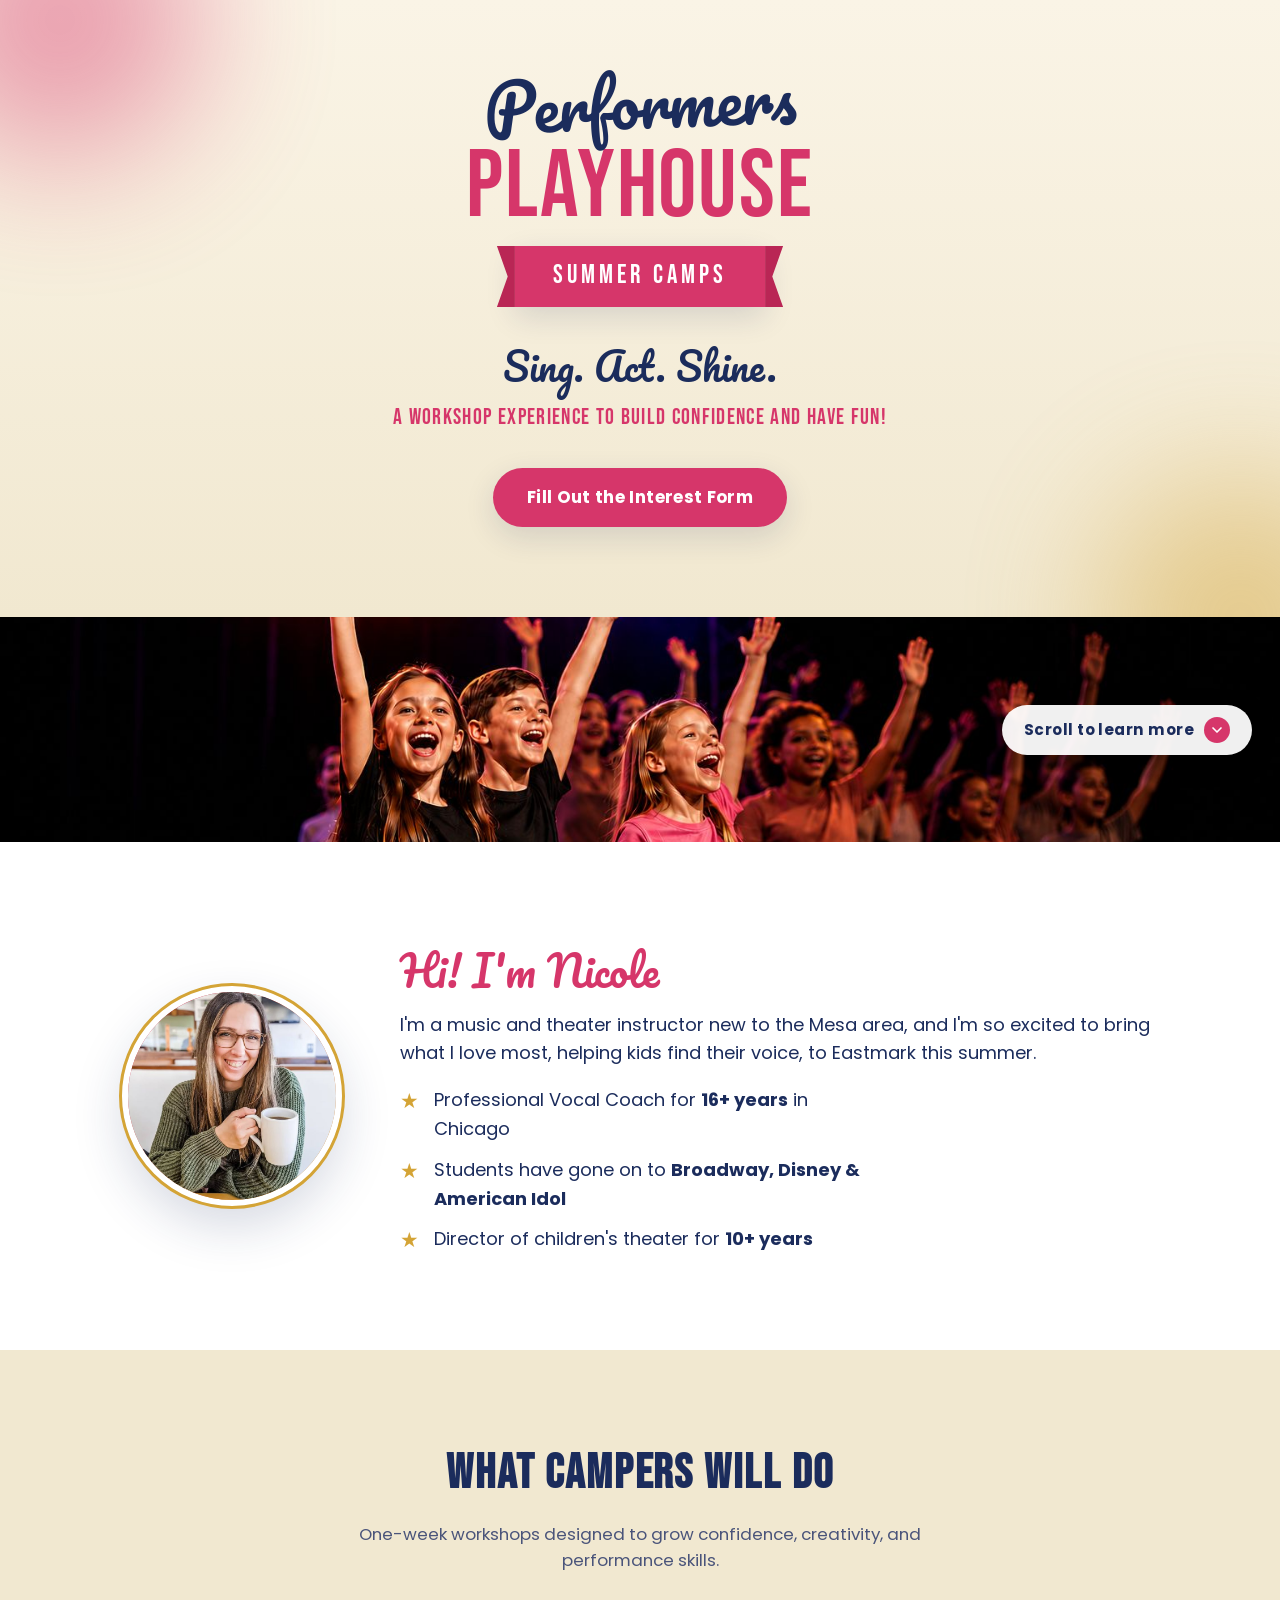
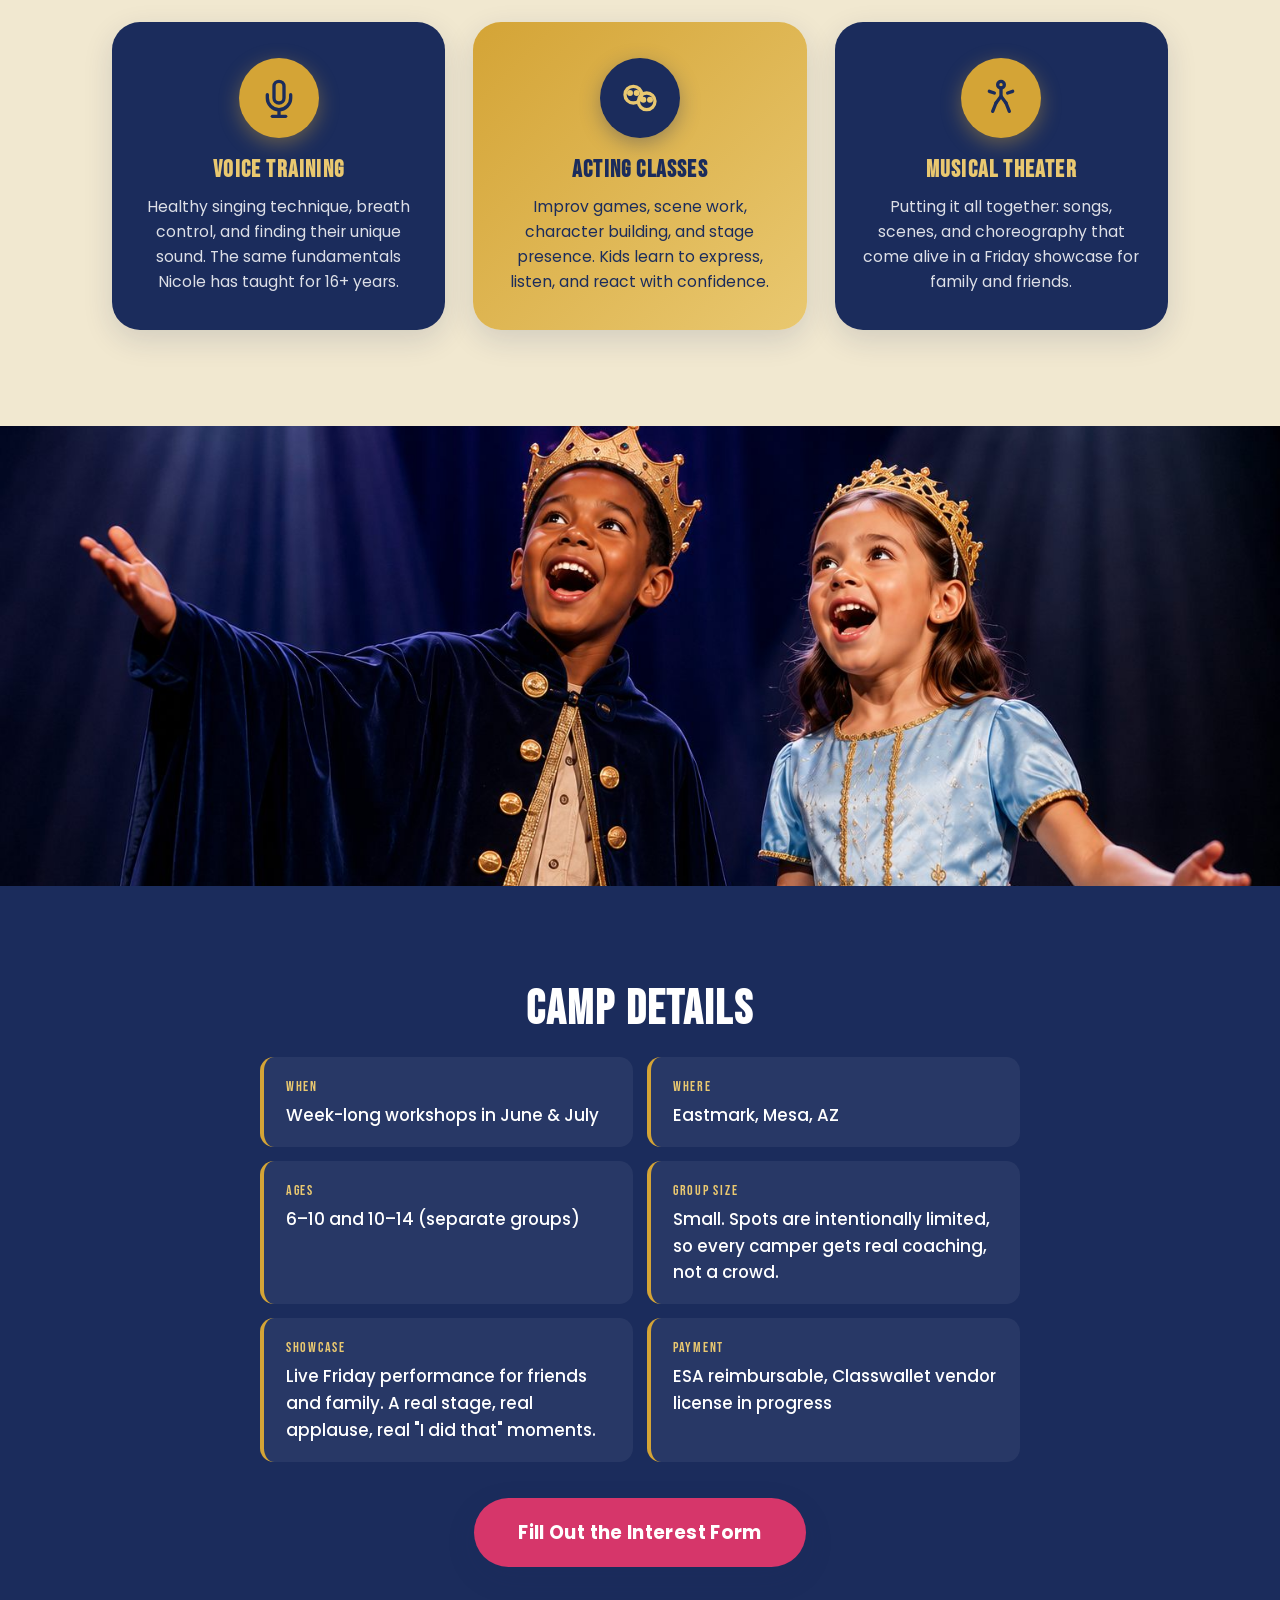
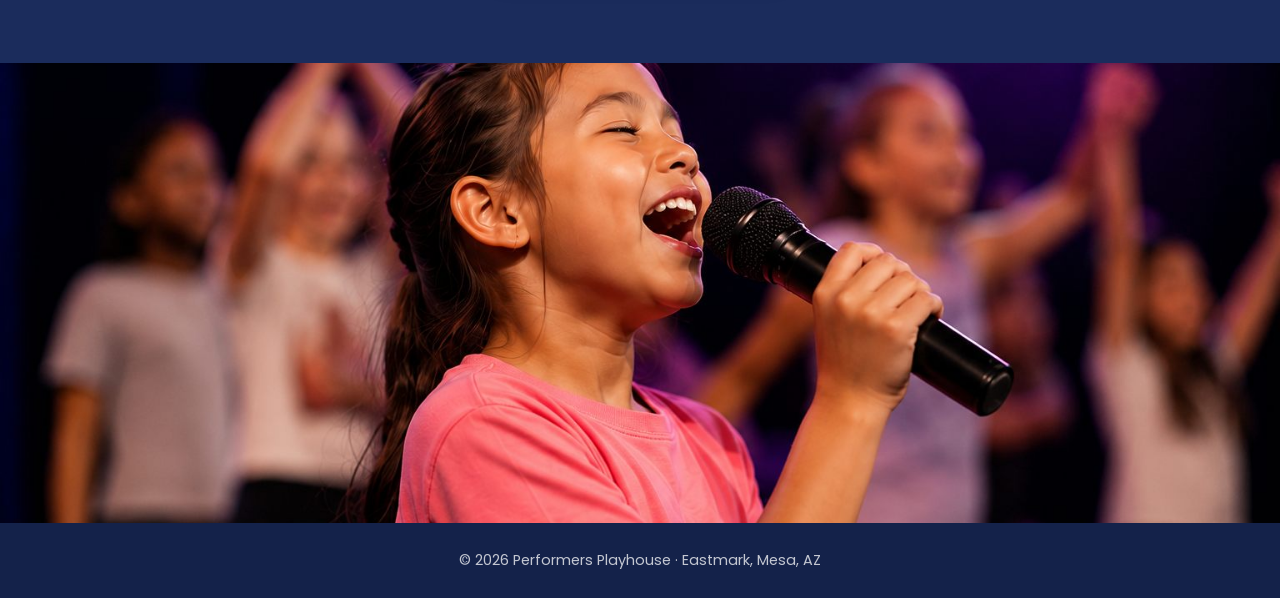
==== index.html @ c552a144 "Make sticky CTA responsive: desktop bottom-right, scroll-triggered - Mobile (<768px): hide the group" ====
<!DOCTYPE html>
<html lang="en">
<head>
  <meta charset="UTF-8">
  <meta name="viewport" content="width=device-width, initial-scale=1.0">
  <meta name="description" content="Performers Playhouse Summer Camps in Eastmark, Mesa: week-long music & theater workshops for kids ages 6–10 and 10–14. Voice training, acting, musical theater, ending with a live showcase. ESA reimbursable.">
  <meta name="theme-color" content="#1B2C5C">

  <meta property="og:title" content="Performers Playhouse Summer Camps | Eastmark, Mesa">
  <meta property="og:description" content="Week-long music & theater workshops for kids ages 6–10 and 10–14. Sing. Act. Shine. Small groups, big confidence, live showcase Friday.">
  <meta property="og:type" content="website">
  <meta property="og:url" content="https://gibbsie96.github.io/performers-playhouse/">
  <meta property="og:image" content="https://gibbsie96.github.io/performers-playhouse/images/og-image.jpg">
  <meta property="og:image:width" content="1200">
  <meta property="og:image:height" content="630">
  <meta name="twitter:card" content="summary_large_image">

  <link rel="canonical" href="https://gibbsie96.github.io/performers-playhouse/">

  <title>Performers Playhouse Summer Camps | Eastmark, Mesa</title>

  <link rel="preconnect" href="https://fonts.googleapis.com">
  <link rel="preconnect" href="https://fonts.gstatic.com" crossorigin>
  <link href="https://fonts.googleapis.com/css2?family=Bebas+Neue&family=Pacifico&family=Poppins:wght@400;500;600;700&display=swap" rel="stylesheet">

  <link rel="stylesheet" href="css/styles.css">

  <link rel="icon" href="data:image/svg+xml,%3Csvg xmlns='http://www.w3.org/2000/svg' viewBox='0 0 64 64'%3E%3Ctext y='52' font-size='52'%3E%F0%9F%8E%AD%3C/text%3E%3C/svg%3E">

  <script type="application/ld+json">
  {
    "@context": "https://schema.org",
    "@type": "Event",
    "name": "Performers Playhouse Summer Camps",
    "description": "Week-long music & theater workshops for kids ages 6–10 and 10–14. Voice training, acting, and musical theater performance, ending with a live showcase for family and friends.",
    "eventAttendanceMode": "https://schema.org/OfflineEventAttendanceMode",
    "eventStatus": "https://schema.org/EventScheduled",
    "startDate": "2026-06-01",
    "endDate": "2026-07-31",
    "location": {
      "@type": "Place",
      "name": "Eastmark, Mesa",
      "address": {
        "@type": "PostalAddress",
        "addressLocality": "Mesa",
        "addressRegion": "AZ",
        "addressCountry": "US"
      }
    },
    "organizer": {
      "@type": "Person",
      "name": "Nicole",
      "description": "Professional vocal coach (16+ years, Chicago) and children's theater director (10+ years). Students have performed on Broadway, Disney, and American Idol."
    },
    "audience": {
      "@type": "PeopleAudience",
      "suggestedMinAge": 6,
      "suggestedMaxAge": 14
    },
    "offers": {
      "@type": "Offer",
      "url": "https://forms.gle/cqDm49Jj2zcUdhnS6",
      "availability": "https://schema.org/InStock"
    }
  }
  </script>
</head>
<body>

  <header class="hero">
    <div class="container hero__inner">
      <div class="brand">
        <span class="brand__script">Performers</span>
        <span class="brand__display">PLAYHOUSE</span>
        <span class="ribbon">SUMMER CAMPS</span>
      </div>

      <p class="hero__tagline">Sing. Act. Shine.</p>
      <p class="hero__sub">A workshop experience to build confidence and have fun!</p>

      <a class="btn btn--primary" href="https://forms.gle/cqDm49Jj2zcUdhnS6" target="_blank" rel="noopener">
        Fill Out the Interest Form
      </a>
    </div>
  </header>

  <main>

    <figure class="banner banner--top">
      <img src="images/group-stage.jpg" alt="Kids on stage with arms raised, mid-performance" loading="lazy">
      <a class="scroll-cue" href="#meet-nicole" aria-label="Scroll down to learn more">
        <span class="scroll-cue__label">Scroll to learn more</span>
        <span class="scroll-cue__icon" aria-hidden="true">
          <svg viewBox="0 0 24 24" fill="none" stroke="currentColor" stroke-width="2.5" stroke-linecap="round" stroke-linejoin="round"><polyline points="6 9 12 15 18 9"/></svg>
        </span>
      </a>
    </figure>

    <section class="section meet" id="meet-nicole">
      <div class="container meet__inner">
        <div class="meet__photo">
          <img src="images/nicole.jpg" alt="Nicole, founder and instructor at Performers Playhouse" loading="lazy">
        </div>
        <div class="meet__copy">
          <p class="meet__hello">Hi! I'm Nicole</p>
          <p>I'm a music and theater instructor new to the Mesa area, and I'm so excited to bring what I love most, helping kids find their voice, to Eastmark this summer.</p>
          <ul class="bg-list">
            <li>Professional Vocal Coach for <strong>16+ years</strong> in Chicago</li>
            <li>Students have gone on to <strong>Broadway, Disney &amp; American Idol</strong></li>
            <li>Director of children's theater for <strong>10+ years</strong></li>
          </ul>
        </div>
      </div>
    </section>

    <section class="section pillars" id="whats-included">
      <div class="container">
        <h2 class="section__title">What Campers Will Do</h2>
        <p class="section__lead">One-week workshops designed to grow confidence, creativity, and performance skills.</p>

        <ul class="pillar-grid">
          <li class="pillar">
            <span class="pillar__icon" aria-hidden="true">
              <svg viewBox="0 0 24 24" fill="none" stroke="currentColor" stroke-width="2" stroke-linecap="round" stroke-linejoin="round"><path d="M12 2a3 3 0 0 0-3 3v7a3 3 0 0 0 6 0V5a3 3 0 0 0-3-3z"/><path d="M19 10v2a7 7 0 0 1-14 0v-2"/><line x1="12" y1="19" x2="12" y2="23"/><line x1="8" y1="23" x2="16" y2="23"/></svg>
            </span>
            <h3>Voice Training</h3>
            <p>Healthy singing technique, breath control, and finding their unique sound. The same fundamentals Nicole has taught for 16+ years.</p>
          </li>

          <li class="pillar pillar--gold">
            <span class="pillar__icon" aria-hidden="true">
              <svg viewBox="0 0 24 24" fill="none" stroke="currentColor" stroke-width="2" stroke-linecap="round" stroke-linejoin="round"><circle cx="8" cy="10" r="5"/><circle cx="16" cy="14" r="5"/><circle cx="6" cy="9" r="0.8" fill="currentColor"/><circle cx="10" cy="9" r="0.8" fill="currentColor"/><circle cx="14" cy="13" r="0.8" fill="currentColor"/><circle cx="18" cy="13" r="0.8" fill="currentColor"/></svg>
            </span>
            <h3>Acting Classes</h3>
            <p>Improv games, scene work, character building, and stage presence. Kids learn to express, listen, and react with confidence.</p>
          </li>

          <li class="pillar">
            <span class="pillar__icon" aria-hidden="true">
              <svg viewBox="0 0 24 24" fill="none" stroke="currentColor" stroke-width="2" stroke-linecap="round" stroke-linejoin="round"><circle cx="12" cy="4" r="2"/><path d="M12 6v5l-3 4"/><path d="M12 11l3 4"/><path d="M9 15l-2 5"/><path d="M15 15l2 5"/><path d="M8 9l-3-1"/><path d="M16 9l3-1"/></svg>
            </span>
            <h3>Musical Theater</h3>
            <p>Putting it all together: songs, scenes, and choreography that come alive in a Friday showcase for family and friends.</p>
          </li>
        </ul>
      </div>
    </section>

    <figure class="banner">
      <img src="images/royalty.jpg" alt="Two young performers in costume on stage, mid-scene" loading="lazy">
    </figure>

    <section class="section details" id="details">
      <div class="container">
        <h2 class="section__title">Camp Details</h2>

        <ul class="facts">
          <li><span class="facts__label">When</span><span class="facts__value">Week-long workshops in June &amp; July</span></li>
          <li><span class="facts__label">Where</span><span class="facts__value">Eastmark, Mesa, AZ</span></li>
          <li><span class="facts__label">Ages</span><span class="facts__value">6–10 and 10–14 (separate groups)</span></li>
          <li><span class="facts__label">Group size</span><span class="facts__value">Small. Spots are intentionally limited, so every camper gets real coaching, not a crowd.</span></li>
          <li><span class="facts__label">Showcase</span><span class="facts__value">Live Friday performance for friends and family. A real stage, real applause, real "I did that" moments.</span></li>
          <li><span class="facts__label">Payment</span><span class="facts__value">ESA reimbursable, Classwallet vendor license in progress</span></li>
        </ul>

        <div class="details__cta">
          <a class="btn btn--primary btn--large" href="https://forms.gle/cqDm49Jj2zcUdhnS6" target="_blank" rel="noopener">
            Fill Out the Interest Form
          </a>
        </div>
      </div>
    </section>

    <figure class="banner banner--bottom">
      <img src="images/singing.jpg" alt="Young performer singing into a microphone with classmates behind her" loading="lazy">
    </figure>

  </main>

  <footer class="footer">
    <div class="container">
      <p>&copy; <span id="year">2026</span> Performers Playhouse · Eastmark, Mesa, AZ</p>
    </div>
  </footer>

  <a class="sticky-cta" href="https://forms.gle/cqDm49Jj2zcUdhnS6" target="_blank" rel="noopener" aria-label="Fill out the interest form">Fill Out the Interest Form</a>

  <script>
    document.getElementById('year').textContent = new Date().getFullYear();

    // Show the desktop sticky CTA only after the top banner has scrolled
    // out of view, so it doesn't collide with the "Scroll to learn more" pill.
    // Mobile CSS keeps the sticky CTA always visible regardless of this class.
    (function () {
      var banner = document.querySelector('.banner--top');
      var sticky = document.querySelector('.sticky-cta');
      if (!banner || !sticky || !('IntersectionObserver' in window)) return;
      var io = new IntersectionObserver(function (entries) {
        entries.forEach(function (entry) {
          sticky.classList.toggle('is-visible', !entry.isIntersecting);
        });
      }, { threshold: 0 });
      io.observe(banner);
    })();
  </script>

</body>
</html>
---- css/styles.css ----
/* ----------  Tokens  ---------- */
:root {
  --navy: #1B2C5C;
  --navy-deep: #14224A;
  --pink: #D6366A;
  --pink-deep: #B92655;
  --gold: #D4A436;
  --gold-soft: #E9C870;
  --cream: #FAF4E6;
  --cream-deep: #F1E8D0;
  --ink: #1B2C5C;
  --ink-soft: #4A547A;

  --radius: 14px;
  --radius-lg: 28px;
  --shadow-sm: 0 4px 12px rgba(27, 44, 92, 0.08);
  --shadow-md: 0 10px 30px rgba(27, 44, 92, 0.14);
  --shadow-lg: 0 20px 50px rgba(27, 44, 92, 0.18);

  --max: 1100px;

  --font-script: 'Pacifico', cursive;
  --font-display: 'Bebas Neue', 'Impact', sans-serif;
  --font-body: 'Poppins', system-ui, -apple-system, Segoe UI, sans-serif;
}

/* ----------  Reset  ---------- */
*, *::before, *::after { box-sizing: border-box; }
html { scroll-behavior: smooth; }
body {
  margin: 0;
  font-family: var(--font-body);
  font-size: 17px;
  line-height: 1.6;
  color: var(--ink);
  background: var(--cream);
  background-image:
    radial-gradient(ellipse at 10% 0%, rgba(214, 54, 106, 0.06), transparent 50%),
    radial-gradient(ellipse at 90% 100%, rgba(212, 164, 54, 0.08), transparent 50%);
  background-attachment: fixed;
  -webkit-font-smoothing: antialiased;
}
img { max-width: 100%; display: block; }
ul { list-style: none; padding: 0; margin: 0; }
h1, h2, h3 { margin: 0 0 0.5em; line-height: 1.15; color: var(--navy); }
p { margin: 0 0 1em; }
a { color: var(--pink); }

.container {
  width: 100%;
  max-width: var(--max);
  margin: 0 auto;
  padding: 0 22px;
}

.section {
  padding: 72px 0;
}
.section__title {
  font-family: var(--font-display);
  font-size: clamp(2rem, 5vw, 3rem);
  letter-spacing: 0.04em;
  text-align: center;
  margin-bottom: 0.4em;
}
.section__lead {
  text-align: center;
  max-width: 620px;
  margin: 0 auto 3rem;
  color: var(--ink-soft);
  font-size: 1.05rem;
}

/* ----------  Buttons  ---------- */
.btn {
  display: inline-block;
  padding: 16px 34px;
  border-radius: 999px;
  font-family: var(--font-body);
  font-weight: 700;
  font-size: 1.05rem;
  letter-spacing: 0.02em;
  text-decoration: none;
  border: none;
  cursor: pointer;
  transition: transform 0.15s ease, box-shadow 0.15s ease, background 0.15s ease;
  box-shadow: var(--shadow-md);
}
.btn--primary {
  background: var(--pink);
  color: #fff;
}
.btn--primary:hover {
  background: var(--pink-deep);
  transform: translateY(-2px);
  box-shadow: var(--shadow-lg);
}
.btn--large {
  padding: 20px 44px;
  font-size: 1.15rem;
}

/* ----------  Hero  ---------- */
.hero {
  position: relative;
  background: linear-gradient(180deg, var(--cream) 0%, var(--cream-deep) 100%);
  padding: 70px 0 90px;
  overflow: hidden;
  text-align: center;
}
.hero::before,
.hero::after {
  content: "";
  position: absolute;
  width: 280px; height: 280px;
  border-radius: 50%;
  filter: blur(70px);
  opacity: 0.45;
  z-index: 0;
}
.hero::before {
  background: var(--pink);
  top: -120px; left: -80px;
}
.hero::after {
  background: var(--gold);
  bottom: -140px; right: -100px;
}
.hero__inner { position: relative; z-index: 1; }

.brand {
  display: flex;
  flex-direction: column;
  align-items: center;
  gap: 6px;
  margin-bottom: 28px;
}
.brand__script {
  font-family: var(--font-script);
  font-size: clamp(2.4rem, 7vw, 4rem);
  color: var(--navy);
  line-height: 1;
  transform: rotate(-2deg);
}
.brand__display {
  font-family: var(--font-display);
  font-size: clamp(3rem, 11vw, 6rem);
  color: var(--pink);
  letter-spacing: 0.02em;
  line-height: 1;
}
.ribbon {
  display: inline-block;
  background: var(--pink);
  color: #fff;
  font-family: var(--font-display);
  letter-spacing: 0.16em;
  font-size: clamp(1.1rem, 2.5vw, 1.6rem);
  padding: 10px 38px;
  margin-top: 4px;
  position: relative;
  box-shadow: var(--shadow-md);
}
.ribbon::before,
.ribbon::after {
  content: "";
  position: absolute;
  top: 0; bottom: 0;
  width: 18px;
  background: var(--pink-deep);
}
.ribbon::before {
  left: -18px;
  clip-path: polygon(0 0, 100% 0, 100% 100%, 0 100%, 60% 50%);
}
.ribbon::after {
  right: -18px;
  clip-path: polygon(0 0, 100% 0, 40% 50%, 100% 100%, 0 100%);
}

.hero__tagline {
  font-family: var(--font-script);
  color: var(--navy);
  font-size: clamp(1.6rem, 4vw, 2.4rem);
  margin: 8px 0 4px;
}
.hero__sub {
  font-family: var(--font-display);
  letter-spacing: 0.06em;
  color: var(--pink);
  font-size: clamp(1rem, 2.4vw, 1.4rem);
  margin: 0 auto 32px;
  max-width: 600px;
}

/* ----------  Banner image strips  ---------- */
.banner {
  margin: 0;
  width: 100%;
  overflow: hidden;
  background: var(--navy);
  line-height: 0;
  position: relative;
}
.banner img {
  width: 100%;
  height: 320px;
  object-fit: cover;
  object-position: center 30%;
  display: block;
}
@media (min-width: 768px) {
  .banner img { height: 460px; }
}

.banner--top img {
  height: 25vh;
  min-height: 180px;
  object-position: center 35%;
}
@media (min-width: 768px) {
  .banner--top img { height: 25vh; }
}

/* Scroll-to-learn-more pill on the top banner */
.scroll-cue {
  position: absolute;
  right: 18px;
  top: 50%;
  transform: translateY(-50%);
  display: inline-flex;
  align-items: center;
  gap: 10px;
  padding: 10px 18px;
  background: rgba(255, 255, 255, 0.94);
  color: var(--navy);
  text-decoration: none;
  font-family: var(--font-body);
  font-weight: 700;
  font-size: 0.85rem;
  letter-spacing: 0.03em;
  line-height: 1;
  border-radius: 999px;
  box-shadow: 0 8px 22px rgba(0, 0, 0, 0.35);
  transition: background 0.18s ease, box-shadow 0.18s ease, transform 0.18s ease;
}
.scroll-cue:hover {
  background: #fff;
  box-shadow: 0 12px 28px rgba(0, 0, 0, 0.42);
}
.scroll-cue__icon {
  display: inline-flex;
  align-items: center;
  justify-content: center;
  width: 22px;
  height: 22px;
  border-radius: 50%;
  background: var(--pink);
  color: #fff;
  animation: scroll-cue-bob 1.6s ease-in-out infinite;
}
.scroll-cue__icon svg { width: 14px; height: 14px; display: block; }
@keyframes scroll-cue-bob {
  0%, 100% { transform: translateY(0); }
  50% { transform: translateY(3px); }
}
@media (min-width: 768px) {
  .scroll-cue {
    right: 28px;
    padding: 12px 22px;
    font-size: 0.95rem;
  }
  .scroll-cue__icon { width: 26px; height: 26px; }
  .scroll-cue__icon svg { width: 16px; height: 16px; }
}
@media (max-width: 480px) {
  .scroll-cue__label { display: none; }
  .scroll-cue { padding: 10px; right: 12px; }
}

/* ----------  Pillars  ---------- */
.pillars {
  background: var(--cream-deep);
}
.pillar-grid {
  display: grid;
  grid-template-columns: 1fr;
  gap: 28px;
}
.pillar {
  text-align: center;
  padding: 36px 28px;
  background: var(--navy);
  color: rgba(255, 255, 255, 0.92);
  border-radius: var(--radius-lg);
  box-shadow: var(--shadow-md);
  transition: transform 0.2s ease, box-shadow 0.2s ease;
}
.pillar:hover {
  transform: translateY(-4px);
  box-shadow: var(--shadow-lg);
}
.pillar__icon {
  display: inline-flex;
  align-items: center;
  justify-content: center;
  width: 80px; height: 80px;
  background: var(--gold);
  color: var(--navy);
  border-radius: 50%;
  margin-bottom: 18px;
  box-shadow: 0 6px 20px rgba(212, 164, 54, 0.4);
}
.pillar__icon svg { width: 40px; height: 40px; }
.pillar h3 {
  font-family: var(--font-display);
  letter-spacing: 0.05em;
  font-size: 1.5rem;
  color: var(--gold-soft);
  margin-bottom: 10px;
}
.pillar p {
  color: rgba(255, 255, 255, 0.85);
  margin: 0;
  font-size: 0.98rem;
}

.pillar--gold {
  background: linear-gradient(135deg, var(--gold) 0%, var(--gold-soft) 100%);
  color: var(--navy);
}
.pillar--gold h3 {
  color: var(--navy);
}
.pillar--gold p {
  color: var(--navy);
}
.pillar--gold .pillar__icon {
  background: var(--navy);
  color: var(--gold-soft);
  box-shadow: 0 6px 20px rgba(27, 44, 92, 0.35);
}

/* ----------  Meet Nicole  ---------- */
.meet {
  background: #fff;
}
.meet__inner {
  display: grid;
  grid-template-columns: 1fr;
  gap: 32px;
  align-items: center;
  text-align: center;
}
.meet__photo {
  width: 220px;
  height: 220px;
  border-radius: 50%;
  margin: 0 auto;
  background: linear-gradient(135deg, var(--pink) 0%, var(--gold) 100%);
  display: flex;
  align-items: center;
  justify-content: center;
  box-shadow: var(--shadow-lg);
  border: 6px solid #fff;
  outline: 3px solid var(--gold);
  overflow: hidden;
}
.meet__photo img {
  width: 100%;
  height: 100%;
  object-fit: cover;
  display: block;
}
.meet__hello {
  font-family: var(--font-script);
  color: var(--pink);
  font-size: clamp(2rem, 5vw, 2.6rem);
  margin-bottom: 6px;
}
.meet__copy { text-align: center; }

.bg-list {
  text-align: left;
  max-width: 460px;
  margin: 18px auto 0;
  display: grid;
  gap: 12px;
}
.bg-list li {
  position: relative;
  padding-left: 34px;
  color: var(--ink);
}
.bg-list li::before {
  content: "★";
  position: absolute;
  left: 0;
  top: 0;
  color: var(--gold);
  font-size: 1.3rem;
  line-height: 1.4;
}

/* ----------  Details  ---------- */
.details {
  background: var(--navy);
  color: #fff;
}
.details .section__title { color: #fff; }

.details__cta {
  text-align: center;
  margin-top: 36px;
}

.facts {
  display: grid;
  grid-template-columns: 1fr;
  gap: 14px;
  max-width: 760px;
  margin: 0 auto;
}
.facts li {
  display: flex;
  flex-direction: column;
  gap: 4px;
  background: rgba(255, 255, 255, 0.06);
  padding: 18px 22px;
  border-left: 4px solid var(--gold);
  border-radius: var(--radius);
}
.facts__label {
  font-family: var(--font-display);
  letter-spacing: 0.12em;
  font-size: 0.9rem;
  color: var(--gold-soft);
}
.facts__value {
  font-weight: 500;
  color: #fff;
  font-size: 1.05rem;
}

/* ----------  Footer  ---------- */
.footer {
  background: var(--navy-deep);
  color: rgba(255, 255, 255, 0.75);
  text-align: center;
  padding: 26px 0;
  font-size: 0.9rem;
}
.footer p { margin: 0; }

/* ----------  Sticky CTA (mobile bottom-center, desktop bottom-right)  ---------- */
.sticky-cta {
  position: fixed;
  left: 50%;
  bottom: 16px;
  transform: translateX(-50%);
  background: var(--pink);
  color: #fff;
  text-decoration: none;
  font-weight: 700;
  padding: 14px 26px;
  border-radius: 999px;
  box-shadow: 0 10px 25px rgba(214, 54, 106, 0.45);
  z-index: 50;
  font-size: 0.95rem;
  letter-spacing: 0.02em;
}
.sticky-cta:hover {
  background: var(--pink-deep);
}

/* ----------  Responsive  ---------- */
@media (min-width: 720px) {
  .pillar-grid { grid-template-columns: repeat(3, 1fr); }
  .meet__inner {
    grid-template-columns: 240px 1fr;
    text-align: left;
    gap: 48px;
  }
  .meet__copy { text-align: left; }
  .bg-list { margin-left: 0; }
  .facts { grid-template-columns: 1fr 1fr; }
}

@media (max-width: 767px) {
  /* Mobile: skip the top banner and its scroll cue; the hero leads
     straight into Meet Nicole. The sticky CTA below stays visible. */
  .banner--top,
  .scroll-cue { display: none; }
}

@media (min-width: 768px) {
  body { font-size: 18px; }
  .section { padding: 96px 0; }

  /* Desktop: anchor the sticky CTA to the bottom-right and keep it
     hidden until the top banner has scrolled out of view (JS toggles
     the .is-visible class). Avoids colliding with the scroll cue. */
  .sticky-cta {
    left: auto;
    right: 24px;
    bottom: 24px;
    transform: none;
    opacity: 0;
    pointer-events: none;
    transition: opacity 0.25s ease, transform 0.25s ease;
  }
  .sticky-cta.is-visible {
    opacity: 1;
    pointer-events: auto;
  }
}

@media (prefers-reduced-motion: reduce) {
  *, *::before, *::after {
    transition: none !important;
    animation: none !important;
    scroll-behavior: auto !important;
  }
}
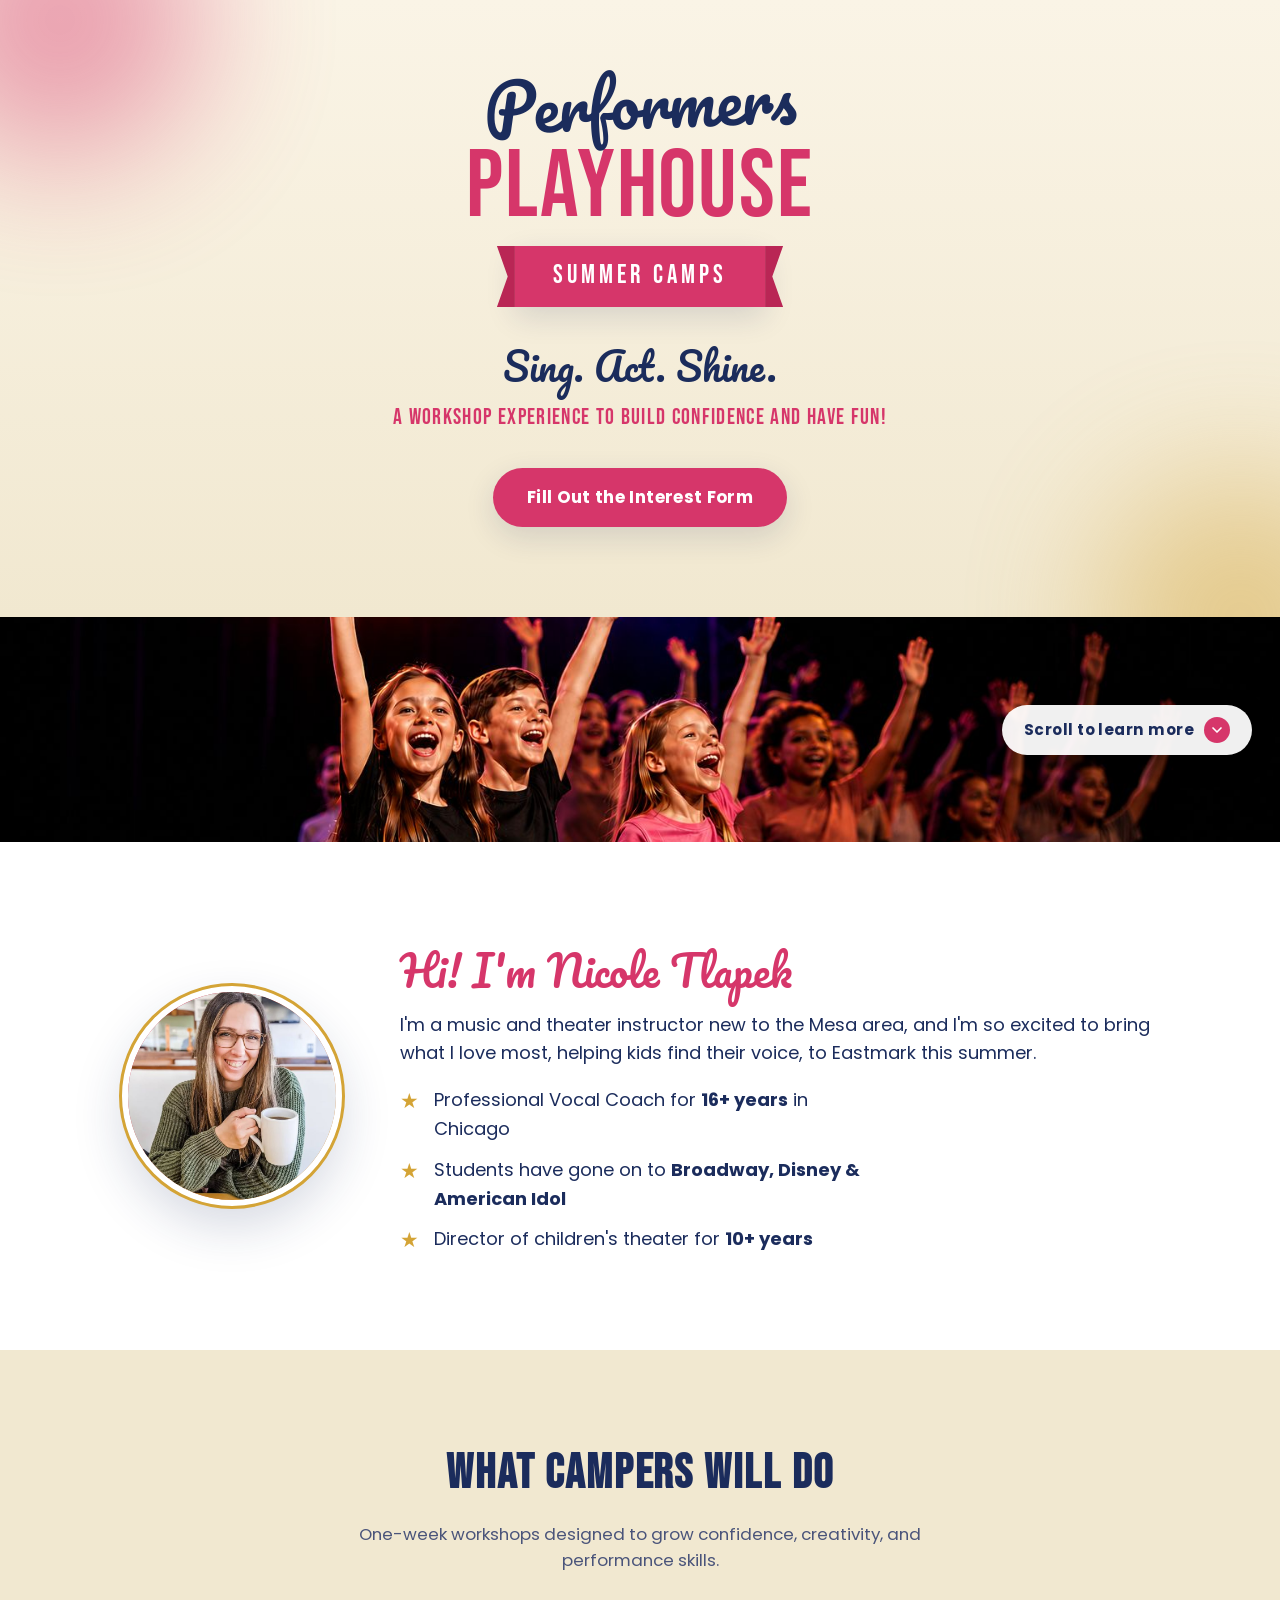
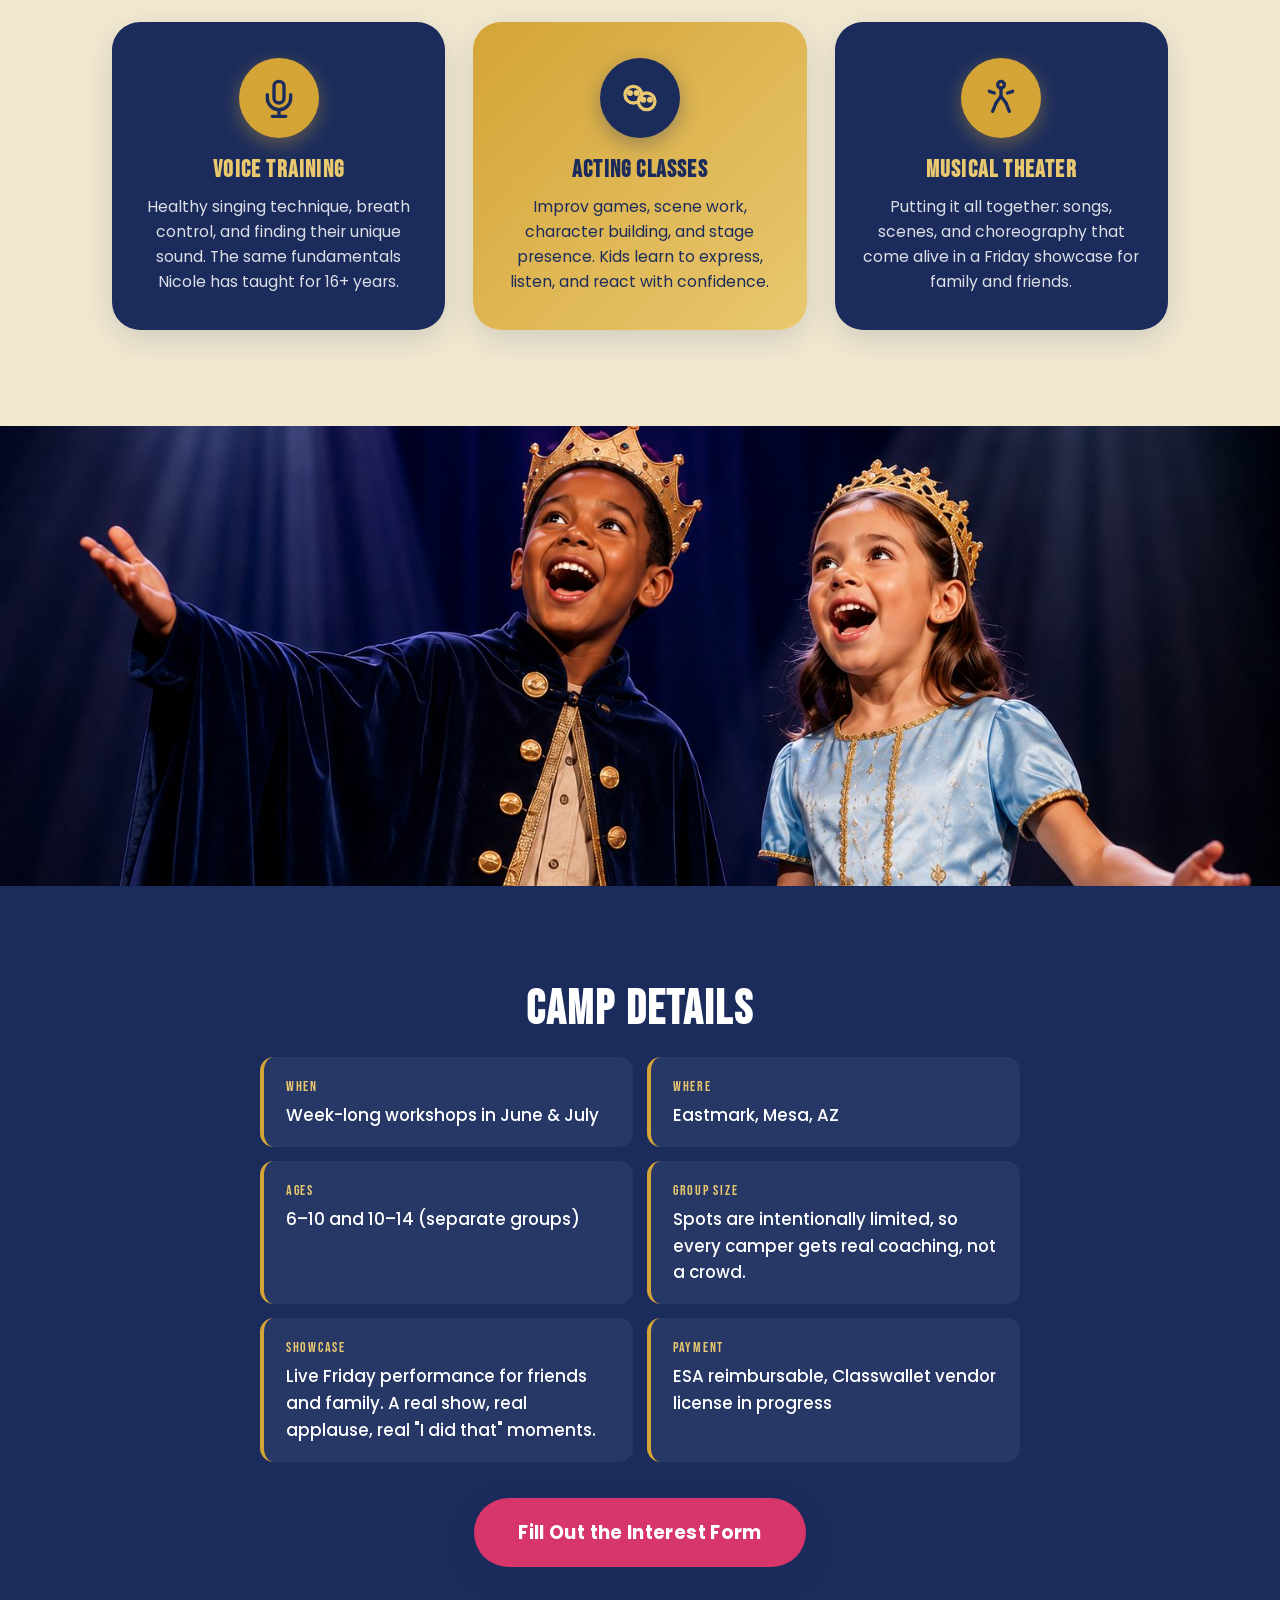
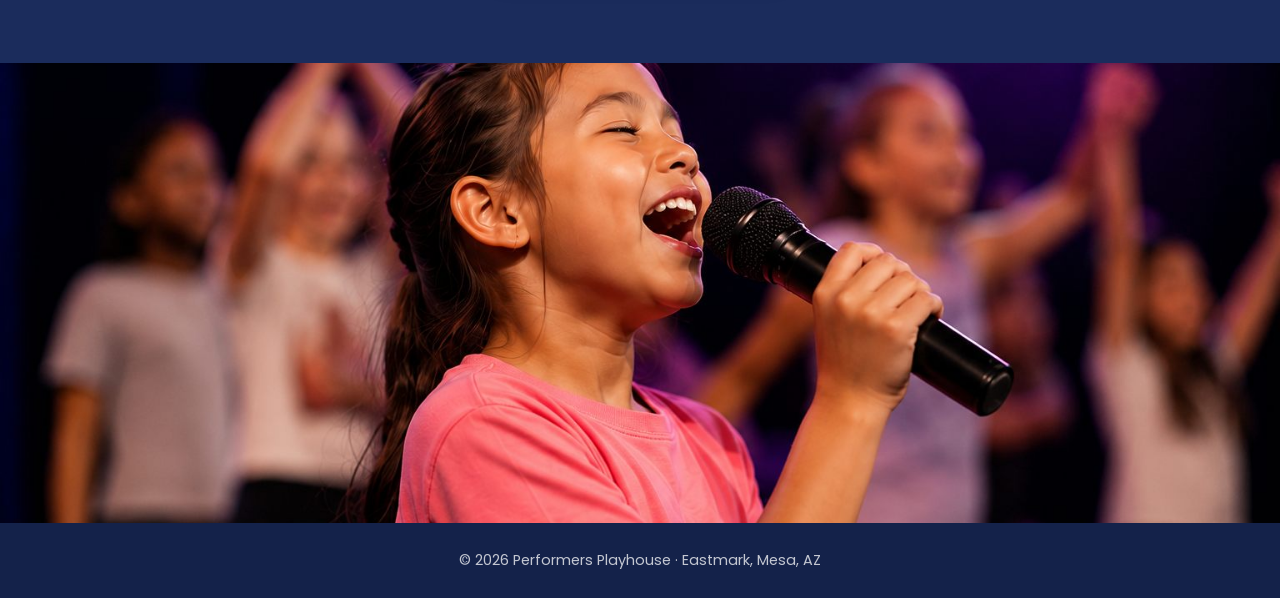
==== commit a0adc42f: "Copy edits: Nicole's last name, Showcase wording, drop "Small" prefix - Add "Tlapek" to Nicole's int" ====
--- a/index.html
+++ b/index.html
@@ -102,7 +102,7 @@
           <img src="images/nicole.jpg" alt="Nicole, founder and instructor at Performers Playhouse" loading="lazy">
         </div>
         <div class="meet__copy">
-          <p class="meet__hello">Hi! I'm Nicole</p>
+          <p class="meet__hello">Hi! I'm Nicole Tlapek</p>
           <p>I'm a music and theater instructor new to the Mesa area, and I'm so excited to bring what I love most, helping kids find their voice, to Eastmark this summer.</p>
           <ul class="bg-list">
             <li>Professional Vocal Coach for <strong>16+ years</strong> in Chicago</li>
@@ -158,8 +158,8 @@
           <li><span class="facts__label">When</span><span class="facts__value">Week-long workshops in June &amp; July</span></li>
           <li><span class="facts__label">Where</span><span class="facts__value">Eastmark, Mesa, AZ</span></li>
           <li><span class="facts__label">Ages</span><span class="facts__value">6–10 and 10–14 (separate groups)</span></li>
-          <li><span class="facts__label">Group size</span><span class="facts__value">Small. Spots are intentionally limited, so every camper gets real coaching, not a crowd.</span></li>
-          <li><span class="facts__label">Showcase</span><span class="facts__value">Live Friday performance for friends and family. A real stage, real applause, real "I did that" moments.</span></li>
+          <li><span class="facts__label">Group size</span><span class="facts__value">Spots are intentionally limited, so every camper gets real coaching, not a crowd.</span></li>
+          <li><span class="facts__label">Showcase</span><span class="facts__value">Live Friday performance for friends and family. A real show, real applause, real "I did that" moments.</span></li>
           <li><span class="facts__label">Payment</span><span class="facts__value">ESA reimbursable, Classwallet vendor license in progress</span></li>
         </ul>
 
@@ -188,19 +188,31 @@
   <script>
     document.getElementById('year').textContent = new Date().getFullYear();
 
-    // Show the desktop sticky CTA only after the top banner has scrolled
-    // out of view, so it doesn't collide with the "Scroll to learn more" pill.
-    // Mobile CSS keeps the sticky CTA always visible regardless of this class.
+    // Show the sticky CTA only when BOTH the hero "Fill Out the Interest Form"
+    // button and the Camp Details "Fill Out the Interest Form" button are
+    // off-screen. Same logic on mobile and desktop.
     (function () {
-      var banner = document.querySelector('.banner--top');
+      var heroCta = document.querySelector('.hero .btn--primary');
+      var detailsCta = document.querySelector('.details__cta .btn--primary');
       var sticky = document.querySelector('.sticky-cta');
-      if (!banner || !sticky || !('IntersectionObserver' in window)) return;
-      var io = new IntersectionObserver(function (entries) {
-        entries.forEach(function (entry) {
-          sticky.classList.toggle('is-visible', !entry.isIntersecting);
-        });
-      }, { threshold: 0 });
-      io.observe(banner);
+      if (!sticky || !heroCta || !detailsCta || !('IntersectionObserver' in window)) return;
+
+      var heroVisible = true;       // hero CTA starts in view on load
+      var detailsVisible = false;   // details CTA starts below the fold
+
+      function update() {
+        sticky.classList.toggle('is-visible', !heroVisible && !detailsVisible);
+      }
+
+      new IntersectionObserver(function (entries) {
+        heroVisible = entries[0].isIntersecting;
+        update();
+      }, { threshold: 0 }).observe(heroCta);
+
+      new IntersectionObserver(function (entries) {
+        detailsVisible = entries[0].isIntersecting;
+        update();
+      }, { threshold: 0 }).observe(detailsCta);
     })();
   </script>
 
--- a/css/styles.css
+++ b/css/styles.css
@@ -452,7 +452,9 @@
 }
 .footer p { margin: 0; }
 
-/* ----------  Sticky CTA (mobile bottom-center, desktop bottom-right)  ---------- */
+/* ----------  Sticky CTA (mobile bottom-center, desktop bottom-right)
+   Hidden by default at every viewport; JS toggles .is-visible based on
+   whether the hero and Camp Details form buttons are off-screen. */
 .sticky-cta {
   position: fixed;
   left: 50%;
@@ -468,6 +470,13 @@
   z-index: 50;
   font-size: 0.95rem;
   letter-spacing: 0.02em;
+  opacity: 0;
+  pointer-events: none;
+  transition: opacity 0.25s ease;
+}
+.sticky-cta.is-visible {
+  opacity: 1;
+  pointer-events: auto;
 }
 .sticky-cta:hover {
   background: var(--pink-deep);
@@ -497,21 +506,13 @@
   body { font-size: 18px; }
   .section { padding: 96px 0; }
 
-  /* Desktop: anchor the sticky CTA to the bottom-right and keep it
-     hidden until the top banner has scrolled out of view (JS toggles
-     the .is-visible class). Avoids colliding with the scroll cue. */
+  /* Desktop: anchor the sticky CTA to the bottom-right (visibility
+     toggle is shared with mobile, see base .sticky-cta rule). */
   .sticky-cta {
     left: auto;
     right: 24px;
     bottom: 24px;
     transform: none;
-    opacity: 0;
-    pointer-events: none;
-    transition: opacity 0.25s ease, transform 0.25s ease;
-  }
-  .sticky-cta.is-visible {
-    opacity: 1;
-    pointer-events: auto;
   }
 }
 
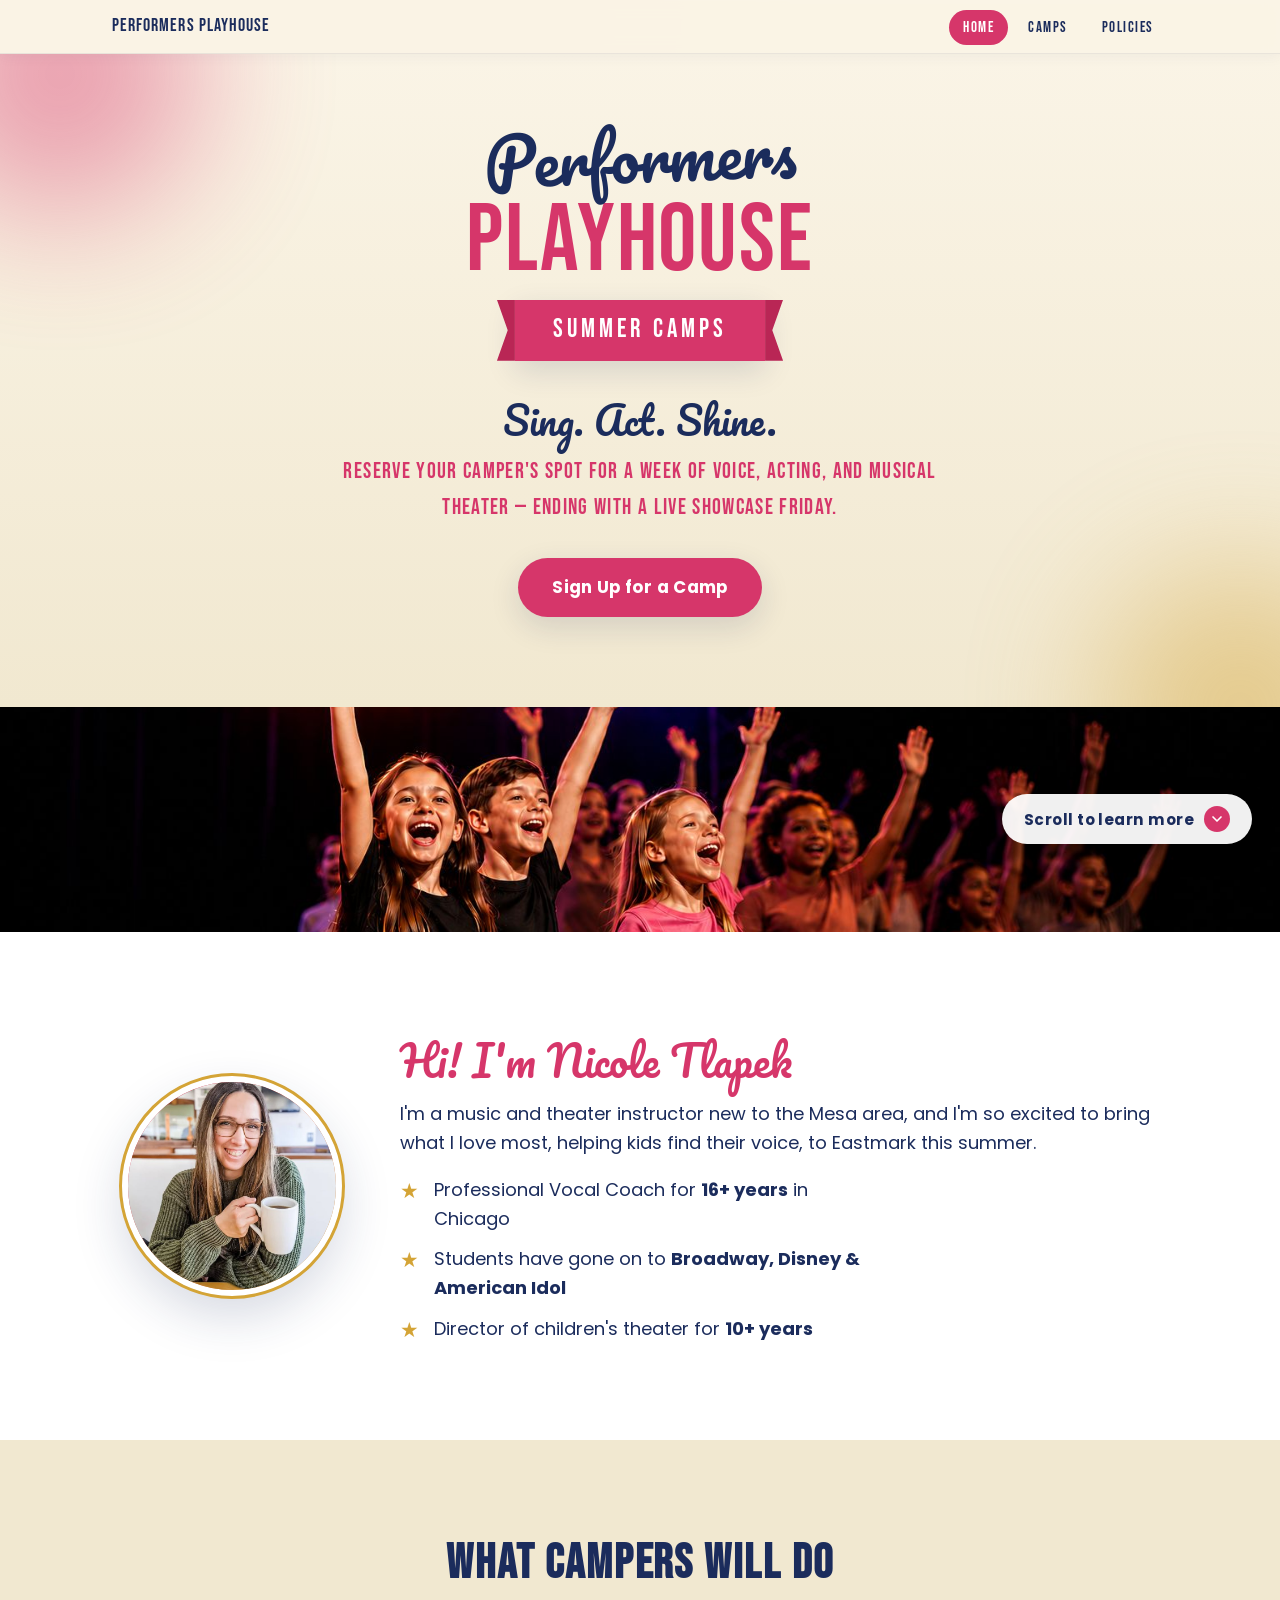
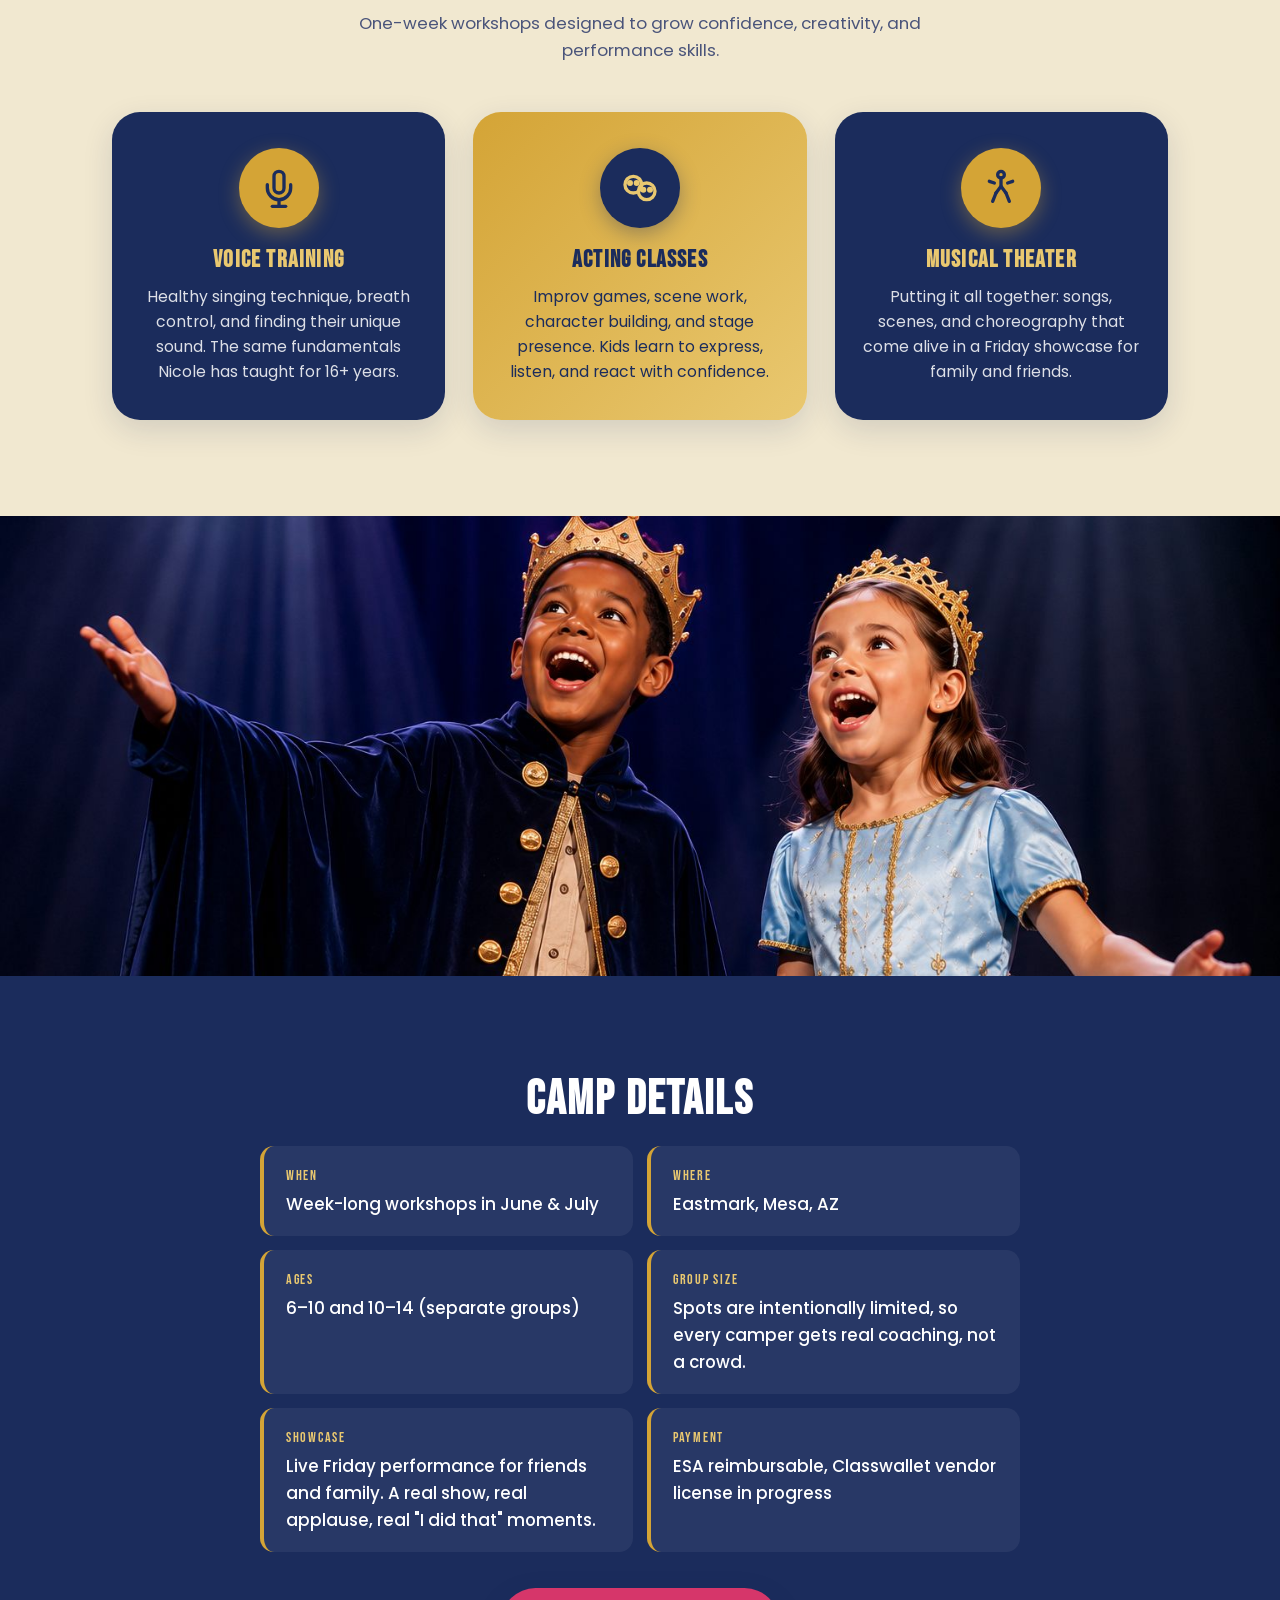
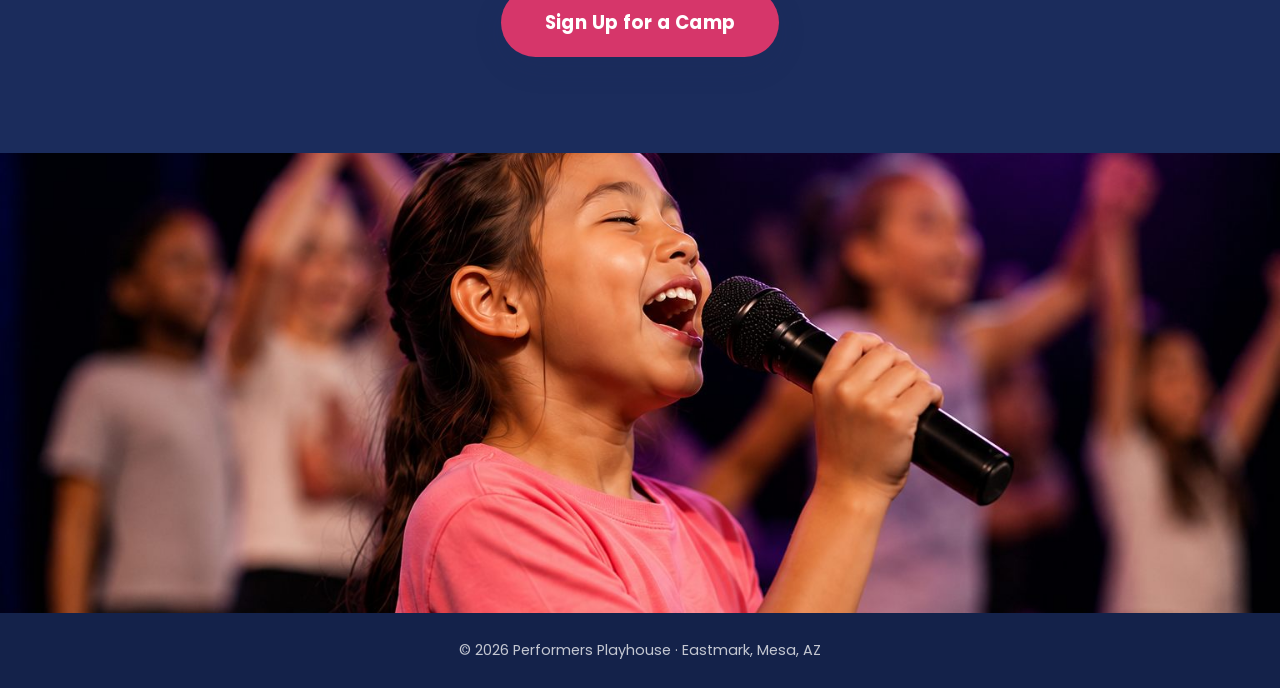
==== commit 466b654b: "Add Camps + Policies pages, header nav, and pivot home page to camp signup - New camps.html: 2026 sc" ====
--- a/index.html
+++ b/index.html
@@ -3,21 +3,21 @@
 <head>
   <meta charset="UTF-8">
   <meta name="viewport" content="width=device-width, initial-scale=1.0">
-  <meta name="description" content="Performers Playhouse Summer Camps in Eastmark, Mesa: week-long music & theater workshops for kids ages 6–10 and 10–14. Voice training, acting, musical theater, ending with a live showcase. ESA reimbursable.">
+  <meta name="description" content="Sign up for Performers Playhouse summer camps in Eastmark, Mesa: week-long music & theater workshops for kids ages 6–14. Live Friday showcase. ESA reimbursable.">
   <meta name="theme-color" content="#1B2C5C">
 
-  <meta property="og:title" content="Performers Playhouse Summer Camps | Eastmark, Mesa">
-  <meta property="og:description" content="Week-long music & theater workshops for kids ages 6–10 and 10–14. Sing. Act. Shine. Small groups, big confidence, live showcase Friday.">
+  <meta property="og:title" content="Sign Up — Performers Playhouse Summer Camps">
+  <meta property="og:description" content="Week-long music & theater camps for kids 6–14. Sing. Act. Shine. Sign up for a week in June or July.">
   <meta property="og:type" content="website">
-  <meta property="og:url" content="https://gibbsie96.github.io/performers-playhouse/">
-  <meta property="og:image" content="https://gibbsie96.github.io/performers-playhouse/images/og-image.jpg">
+  <meta property="og:url" content="https://performersplayhouse.com/">
+  <meta property="og:image" content="https://performersplayhouse.com/images/group-stage.jpg">
   <meta property="og:image:width" content="1200">
   <meta property="og:image:height" content="630">
   <meta name="twitter:card" content="summary_large_image">
 
-  <link rel="canonical" href="https://gibbsie96.github.io/performers-playhouse/">
-
-  <title>Performers Playhouse Summer Camps | Eastmark, Mesa</title>
+  <link rel="canonical" href="https://performersplayhouse.com/">
+
+  <title>Sign Up — Performers Playhouse Summer Camps | Eastmark, Mesa</title>
 
   <link rel="preconnect" href="https://fonts.googleapis.com">
   <link rel="preconnect" href="https://fonts.gstatic.com" crossorigin>
@@ -59,13 +59,24 @@
     },
     "offers": {
       "@type": "Offer",
-      "url": "https://forms.gle/cqDm49Jj2zcUdhnS6",
+      "url": "JOTFORM_URL_PLACEHOLDER",
       "availability": "https://schema.org/InStock"
     }
   }
   </script>
 </head>
-<body>
+<body data-page="home">
+
+  <nav class="site-nav" aria-label="Primary">
+    <div class="container site-nav__inner">
+      <a class="site-nav__brand" href="index.html">Performers Playhouse</a>
+      <ul class="site-nav__links">
+        <li><a href="index.html" data-nav="home">Home</a></li>
+        <li><a href="camps.html" data-nav="camps">Camps</a></li>
+        <li><a href="policies.html" data-nav="policies">Policies</a></li>
+      </ul>
+    </div>
+  </nav>
 
   <header class="hero">
     <div class="container hero__inner">
@@ -76,10 +87,10 @@
       </div>
 
       <p class="hero__tagline">Sing. Act. Shine.</p>
-      <p class="hero__sub">A workshop experience to build confidence and have fun!</p>
-
-      <a class="btn btn--primary" href="https://forms.gle/cqDm49Jj2zcUdhnS6" target="_blank" rel="noopener">
-        Fill Out the Interest Form
+      <p class="hero__sub">Reserve your camper's spot for a week of voice, acting, and musical theater — ending with a live showcase Friday.</p>
+
+      <a class="btn btn--primary" href="JOTFORM_URL_PLACEHOLDER" target="_blank" rel="noopener" data-sticky-trigger>
+        Sign Up for a Camp
       </a>
     </div>
   </header>
@@ -164,8 +175,8 @@
         </ul>
 
         <div class="details__cta">
-          <a class="btn btn--primary btn--large" href="https://forms.gle/cqDm49Jj2zcUdhnS6" target="_blank" rel="noopener">
-            Fill Out the Interest Form
+          <a class="btn btn--primary btn--large" href="JOTFORM_URL_PLACEHOLDER" target="_blank" rel="noopener" data-sticky-trigger>
+            Sign Up for a Camp
           </a>
         </div>
       </div>
@@ -183,38 +194,9 @@
     </div>
   </footer>
 
-  <a class="sticky-cta" href="https://forms.gle/cqDm49Jj2zcUdhnS6" target="_blank" rel="noopener" aria-label="Fill out the interest form">Fill Out the Interest Form</a>
-
-  <script>
-    document.getElementById('year').textContent = new Date().getFullYear();
-
-    // Show the sticky CTA only when BOTH the hero "Fill Out the Interest Form"
-    // button and the Camp Details "Fill Out the Interest Form" button are
-    // off-screen. Same logic on mobile and desktop.
-    (function () {
-      var heroCta = document.querySelector('.hero .btn--primary');
-      var detailsCta = document.querySelector('.details__cta .btn--primary');
-      var sticky = document.querySelector('.sticky-cta');
-      if (!sticky || !heroCta || !detailsCta || !('IntersectionObserver' in window)) return;
-
-      var heroVisible = true;       // hero CTA starts in view on load
-      var detailsVisible = false;   // details CTA starts below the fold
-
-      function update() {
-        sticky.classList.toggle('is-visible', !heroVisible && !detailsVisible);
-      }
-
-      new IntersectionObserver(function (entries) {
-        heroVisible = entries[0].isIntersecting;
-        update();
-      }, { threshold: 0 }).observe(heroCta);
-
-      new IntersectionObserver(function (entries) {
-        detailsVisible = entries[0].isIntersecting;
-        update();
-      }, { threshold: 0 }).observe(detailsCta);
-    })();
-  </script>
+  <a class="sticky-cta" href="JOTFORM_URL_PLACEHOLDER" target="_blank" rel="noopener" aria-label="Sign up for a Performers Playhouse camp">Sign Up for a Camp</a>
+
+  <script src="js/site.js" defer></script>
 
 </body>
 </html>
--- a/css/styles.css
+++ b/css/styles.css
@@ -26,7 +26,7 @@
 
 /* ----------  Reset  ---------- */
 *, *::before, *::after { box-sizing: border-box; }
-html { scroll-behavior: smooth; }
+html { scroll-behavior: smooth; scroll-padding-top: 72px; }
 body {
   margin: 0;
   font-family: var(--font-body);
@@ -523,3 +523,307 @@
     scroll-behavior: auto !important;
   }
 }
+
+/* ----------  Site nav  ---------- */
+.site-nav {
+  position: sticky;
+  top: 0;
+  z-index: 40;
+  background: rgba(250, 244, 230, 0.94);
+  backdrop-filter: saturate(160%) blur(8px);
+  -webkit-backdrop-filter: saturate(160%) blur(8px);
+  border-bottom: 1px solid rgba(27, 44, 92, 0.08);
+  box-shadow: 0 2px 14px rgba(27, 44, 92, 0.05);
+}
+.site-nav__inner {
+  display: flex;
+  align-items: center;
+  justify-content: space-between;
+  gap: 16px;
+  padding-top: 12px;
+  padding-bottom: 12px;
+}
+.site-nav__brand {
+  font-family: var(--font-display);
+  letter-spacing: 0.06em;
+  font-size: 1.1rem;
+  color: var(--navy);
+  text-decoration: none;
+  white-space: nowrap;
+}
+.site-nav__brand:hover { color: var(--pink); }
+.site-nav__links {
+  display: flex;
+  gap: 6px;
+  flex-wrap: wrap;
+  justify-content: flex-end;
+}
+.site-nav__links a {
+  font-family: var(--font-display);
+  letter-spacing: 0.1em;
+  font-size: 0.95rem;
+  color: var(--navy);
+  text-decoration: none;
+  padding: 8px 14px;
+  border-radius: 999px;
+  transition: background 0.15s ease, color 0.15s ease;
+}
+.site-nav__links a:hover { background: rgba(214, 54, 106, 0.1); color: var(--pink); }
+body[data-page="home"]     .site-nav__links a[data-nav="home"],
+body[data-page="camps"]    .site-nav__links a[data-nav="camps"],
+body[data-page="policies"] .site-nav__links a[data-nav="policies"] {
+  background: var(--pink);
+  color: #fff;
+}
+@media (max-width: 480px) {
+  .site-nav__inner { padding-top: 10px; padding-bottom: 10px; }
+  .site-nav__brand { font-size: 0.95rem; }
+  .site-nav__links a { font-size: 0.8rem; padding: 6px 10px; letter-spacing: 0.06em; }
+}
+
+/* ----------  Page header (Camps / Policies)  ---------- */
+.page-header {
+  position: relative;
+  background: linear-gradient(180deg, var(--cream) 0%, var(--cream-deep) 100%);
+  padding: 56px 0 48px;
+  text-align: center;
+  overflow: hidden;
+}
+.page-header::before,
+.page-header::after {
+  content: "";
+  position: absolute;
+  width: 220px; height: 220px;
+  border-radius: 50%;
+  filter: blur(70px);
+  opacity: 0.35;
+  z-index: 0;
+}
+.page-header::before { background: var(--pink); top: -100px; left: -60px; }
+.page-header::after  { background: var(--gold); bottom: -100px; right: -60px; }
+.page-header > .container { position: relative; z-index: 1; }
+.page-header__title {
+  font-family: var(--font-display);
+  font-size: clamp(2.4rem, 6vw, 3.6rem);
+  letter-spacing: 0.04em;
+  color: var(--navy);
+  margin-bottom: 0.3em;
+}
+.page-header__lead {
+  max-width: 620px;
+  margin: 0 auto;
+  color: var(--ink-soft);
+  font-size: 1.05rem;
+}
+
+/* ----------  Camp grid / cards  ---------- */
+.camps { background: var(--cream-deep); }
+.camp-grid {
+  display: grid;
+  grid-template-columns: 1fr;
+  gap: 24px;
+  max-width: 760px;
+  margin: 0 auto;
+}
+.camp-card {
+  display: flex;
+  flex-direction: column;
+  gap: 14px;
+  background: #fff;
+  padding: 28px 26px;
+  border-radius: var(--radius-lg);
+  border-left: 6px solid var(--gold);
+  box-shadow: var(--shadow-md);
+  transition: transform 0.2s ease, box-shadow 0.2s ease;
+}
+.camp-card:hover {
+  transform: translateY(-3px);
+  box-shadow: var(--shadow-lg);
+}
+.camp-card__week {
+  display: inline-block;
+  align-self: flex-start;
+  font-family: var(--font-display);
+  letter-spacing: 0.14em;
+  font-size: 1.15rem;
+  background: var(--navy);
+  color: var(--gold-soft);
+  padding: 9px 20px;
+  border-radius: 999px;
+}
+.camp-card__theme {
+  font-family: var(--font-display);
+  letter-spacing: 0.04em;
+  font-size: 1.6rem;
+  color: var(--navy);
+  margin: 0;
+}
+.camp-card__facts {
+  display: grid;
+  grid-template-columns: max-content 1fr;
+  column-gap: 16px;
+  row-gap: 6px;
+  margin: 0;
+  font-size: 0.97rem;
+}
+.camp-card__facts dt {
+  font-family: var(--font-display);
+  letter-spacing: 0.1em;
+  font-size: 0.85rem;
+  color: var(--pink);
+}
+.camp-card__facts dd {
+  margin: 0;
+  color: var(--ink);
+}
+.camp-card__desc {
+  margin: 0;
+  color: var(--ink-soft);
+  display: flex;
+  flex-direction: column;
+  gap: 0.85em;
+}
+.camp-card__desc p {
+  margin: 0;
+  color: inherit;
+}
+.camp-card__desc strong {
+  color: var(--navy);
+}
+.camp-card .btn {
+  align-self: flex-start;
+  margin-top: auto;
+}
+.camp-card__note {
+  margin: auto 0 0;
+  padding-top: 4px;
+  font-style: italic;
+  color: var(--ink-soft);
+  font-size: 0.95rem;
+}
+
+/* ----------  Page header: camps schedule  ---------- */
+.page-header__camps {
+  list-style: none;
+  padding: 0;
+  margin: 28px auto 0;
+  max-width: 720px;
+  display: grid;
+  gap: 10px;
+  text-align: left;
+}
+.page-header__camps li { padding: 0; }
+.page-header__camps a {
+  display: flex;
+  flex-wrap: wrap;
+  align-items: baseline;
+  gap: 4px 12px;
+  padding: 10px 16px;
+  background: rgba(255, 255, 255, 0.55);
+  border-left: 4px solid var(--gold);
+  border-radius: var(--radius);
+  text-decoration: none;
+  color: inherit;
+  cursor: pointer;
+  transition: background 0.15s ease, transform 0.15s ease, box-shadow 0.15s ease;
+}
+.page-header__camps a:hover,
+.page-header__camps a:focus-visible {
+  background: rgba(255, 255, 255, 0.9);
+  transform: translateX(3px);
+  box-shadow: var(--shadow-sm);
+  outline: none;
+}
+.page-header__date {
+  font-family: var(--font-display);
+  letter-spacing: 0.06em;
+  font-size: 1.1rem;
+  color: var(--pink);
+  white-space: nowrap;
+}
+.page-header__time {
+  font-family: var(--font-display);
+  letter-spacing: 0.06em;
+  font-size: 1rem;
+  color: var(--ink-soft);
+  white-space: nowrap;
+}
+.page-header__camp {
+  color: var(--navy);
+  font-weight: 600;
+}
+.page-header__age {
+  color: var(--ink-soft);
+  font-size: 0.92rem;
+  margin-left: auto;
+}
+.page-header__note {
+  max-width: 600px;
+  margin: 14px auto 0;
+  font-style: italic;
+  color: var(--ink-soft);
+  font-size: 0.95rem;
+  text-align: center;
+}
+
+/* ----------  Page header facts (Camps page)  ---------- */
+.page-header__facts {
+  max-width: 720px;
+  margin: 28px auto 0;
+  display: grid;
+  grid-template-columns: 1fr;
+  gap: 14px;
+  text-align: left;
+}
+.page-header__facts dt {
+  font-family: var(--font-display);
+  letter-spacing: 0.1em;
+  font-size: 0.9rem;
+  color: var(--pink);
+  margin-bottom: 2px;
+}
+.page-header__facts dd {
+  margin: 0;
+  color: var(--ink);
+  font-size: 1rem;
+}
+@media (min-width: 720px) {
+  .page-header__facts {
+    grid-template-columns: max-content 1fr;
+    column-gap: 24px;
+    row-gap: 12px;
+    align-items: baseline;
+  }
+  .page-header__facts dt { margin-bottom: 0; }
+}
+@media (min-width: 720px) {
+  .camp-grid { gap: 28px; }
+}
+
+/* ----------  Policies  ---------- */
+.policies-section { background: #fff; }
+.policies {
+  max-width: 760px;
+  margin: 0 auto;
+  display: grid;
+  gap: 36px;
+}
+.policy {
+  scroll-margin-top: 90px;
+}
+.policy h2 {
+  font-family: var(--font-display);
+  letter-spacing: 0.04em;
+  font-size: 1.7rem;
+  color: var(--navy);
+  border-bottom: 3px solid var(--gold);
+  padding-bottom: 8px;
+  margin-bottom: 14px;
+}
+.policy p {
+  color: var(--ink);
+  margin: 0;
+}
+.policy p + p {
+  margin-top: 0.9em;
+}
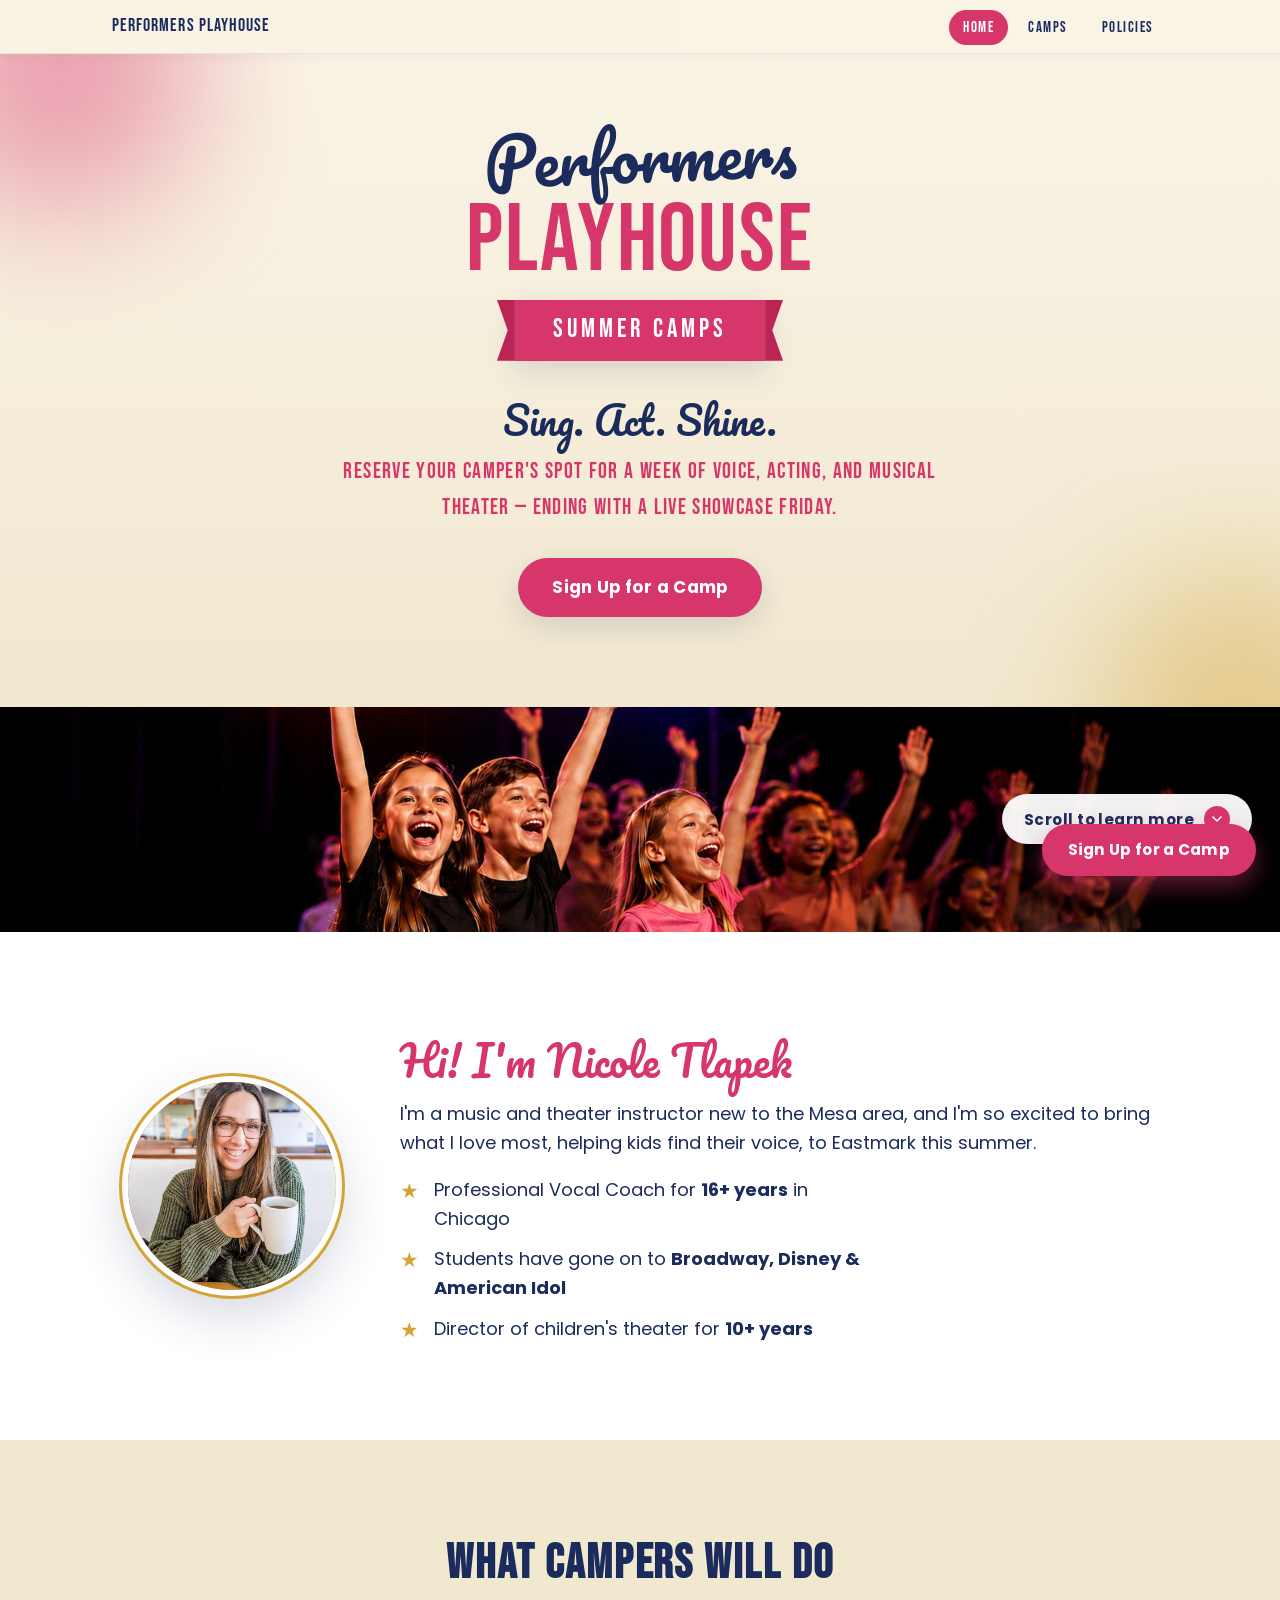
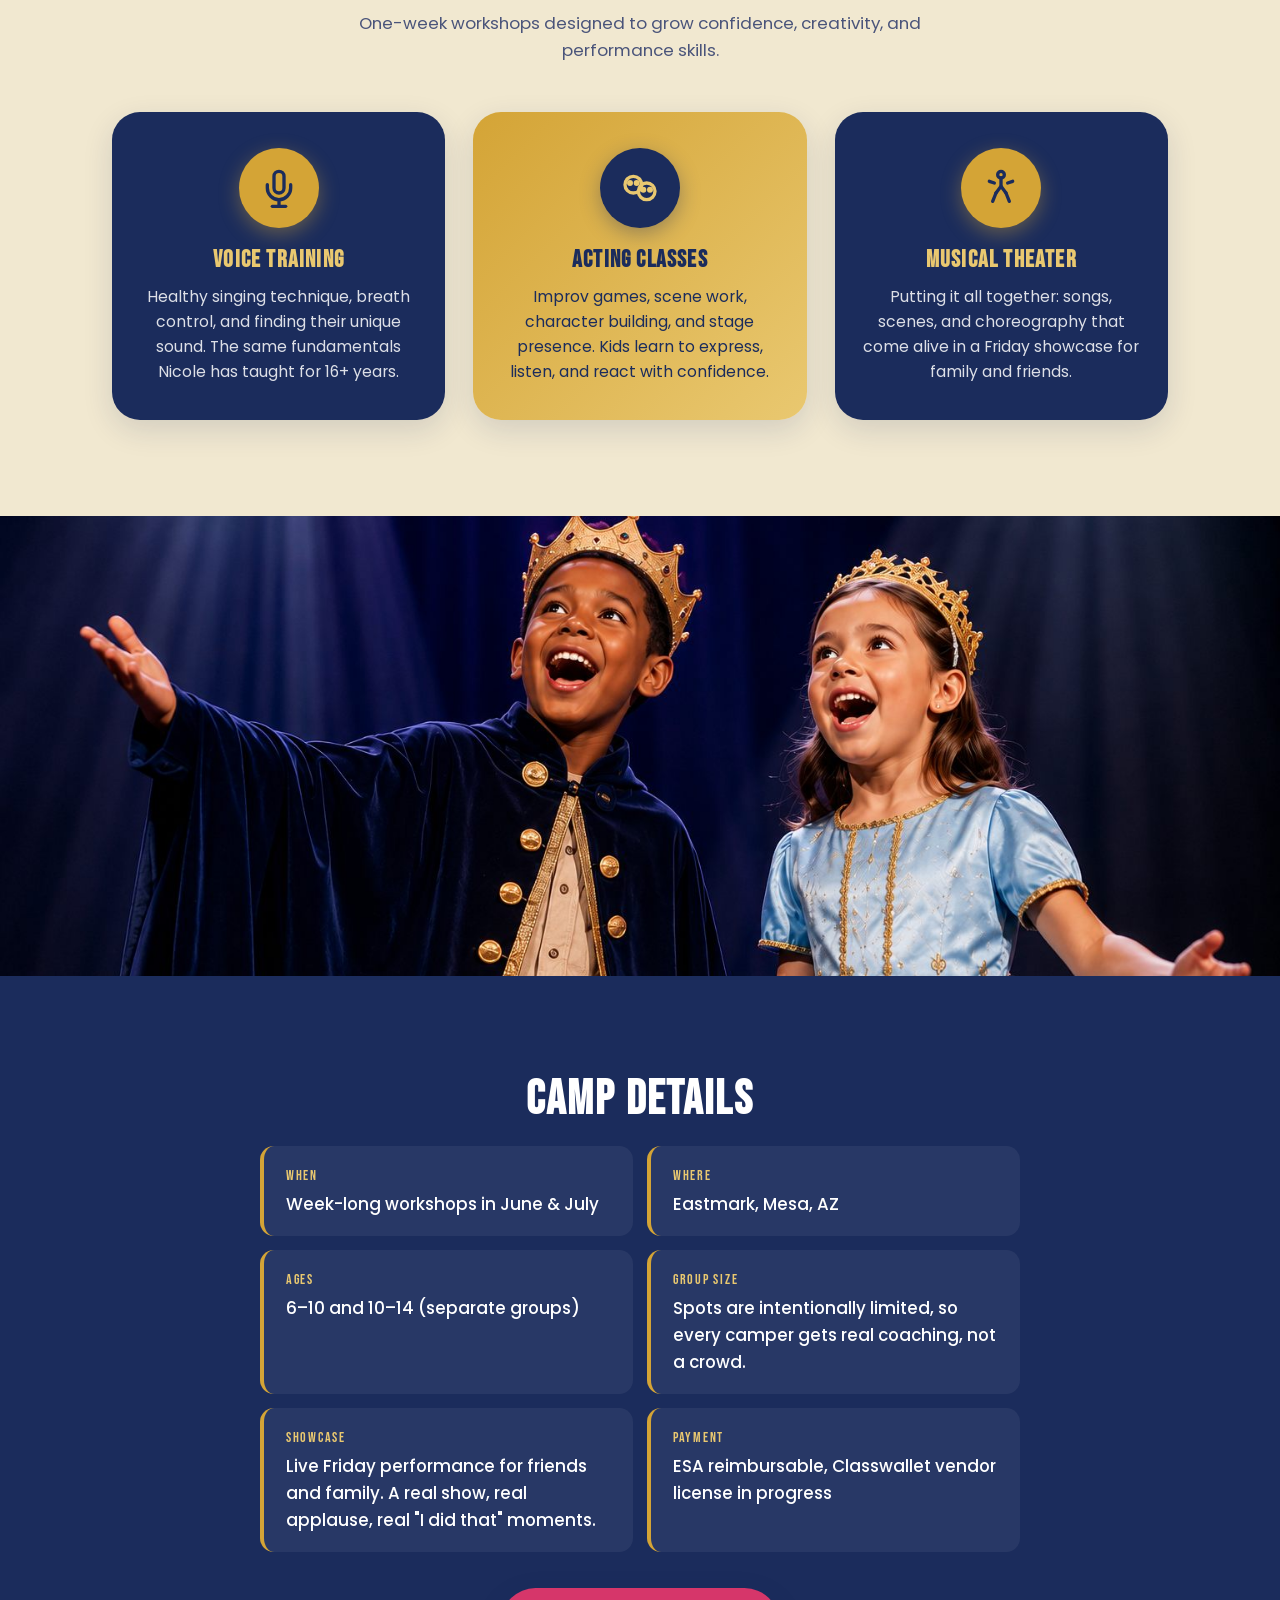
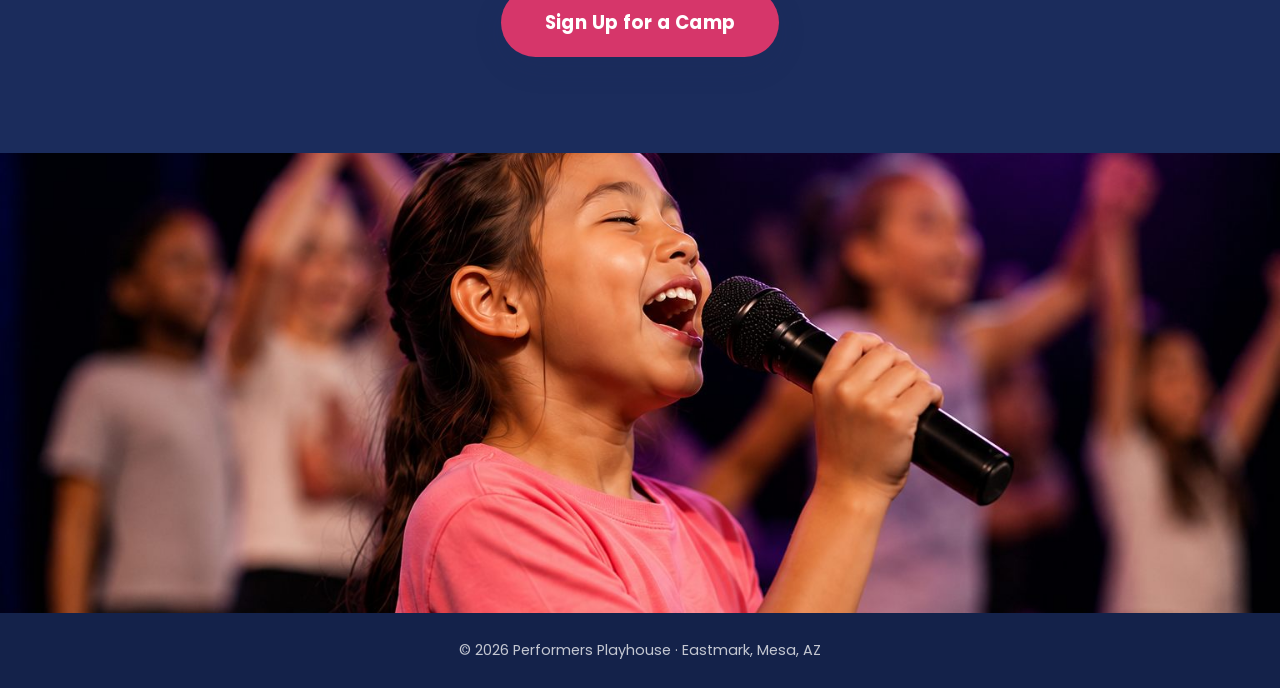
==== commit d8d7abcb: "Wire up signup CTAs to the JotForm registration URL Replaces the JOTFORM_URL_PLACEHOLDER sentinel ac" ====
--- a/index.html
+++ b/index.html
@@ -59,7 +59,7 @@
     },
     "offers": {
       "@type": "Offer",
-      "url": "JOTFORM_URL_PLACEHOLDER",
+      "url": "https://pci.jotform.com/form/261336430257049",
       "availability": "https://schema.org/InStock"
     }
   }
@@ -89,7 +89,7 @@
       <p class="hero__tagline">Sing. Act. Shine.</p>
       <p class="hero__sub">Reserve your camper's spot for a week of voice, acting, and musical theater — ending with a live showcase Friday.</p>
 
-      <a class="btn btn--primary" href="JOTFORM_URL_PLACEHOLDER" target="_blank" rel="noopener" data-sticky-trigger>
+      <a class="btn btn--primary" href="https://pci.jotform.com/form/261336430257049" target="_blank" rel="noopener" data-sticky-trigger>
         Sign Up for a Camp
       </a>
     </div>
@@ -175,7 +175,7 @@
         </ul>
 
         <div class="details__cta">
-          <a class="btn btn--primary btn--large" href="JOTFORM_URL_PLACEHOLDER" target="_blank" rel="noopener" data-sticky-trigger>
+          <a class="btn btn--primary btn--large" href="https://pci.jotform.com/form/261336430257049" target="_blank" rel="noopener" data-sticky-trigger>
             Sign Up for a Camp
           </a>
         </div>
@@ -194,7 +194,7 @@
     </div>
   </footer>
 
-  <a class="sticky-cta" href="JOTFORM_URL_PLACEHOLDER" target="_blank" rel="noopener" aria-label="Sign up for a Performers Playhouse camp">Sign Up for a Camp</a>
+  <a class="sticky-cta" href="https://pci.jotform.com/form/261336430257049" target="_blank" rel="noopener" aria-label="Sign up for a Performers Playhouse camp">Sign Up for a Camp</a>
 
   <script src="js/site.js" defer></script>
 
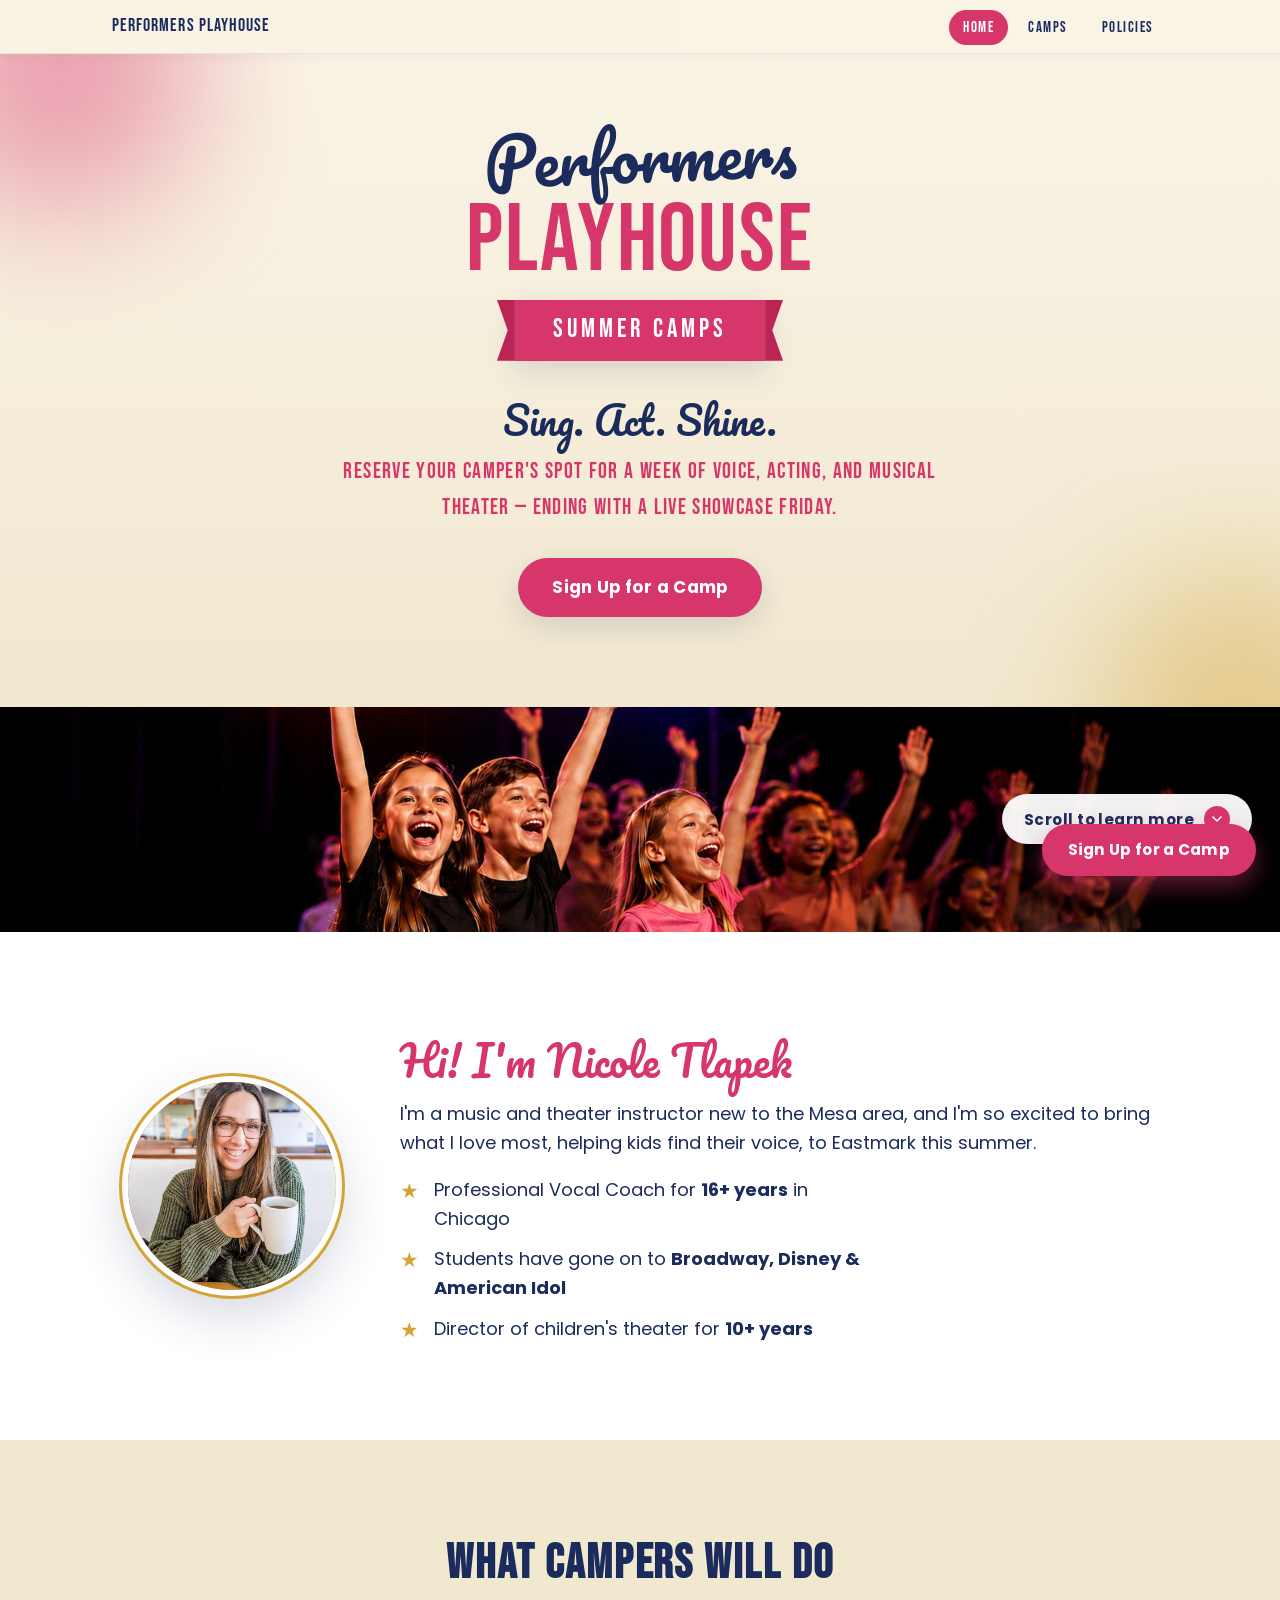
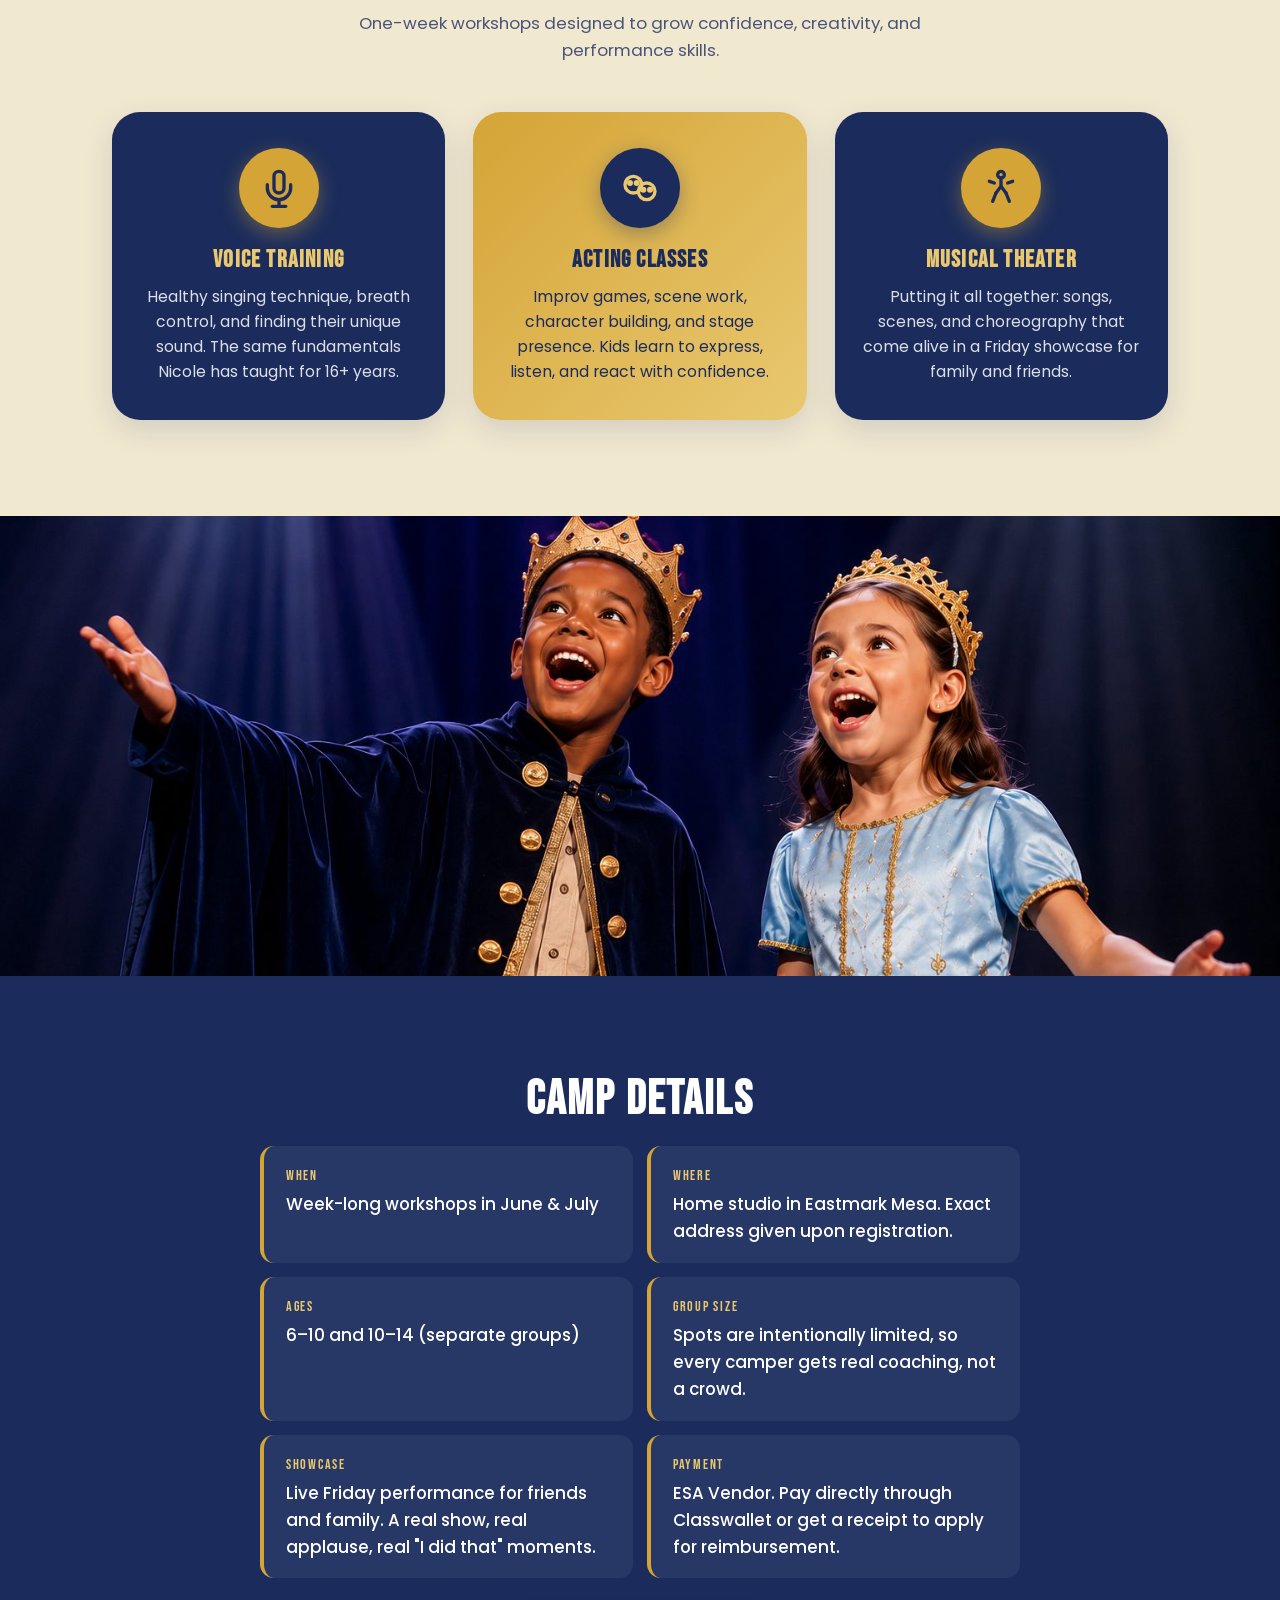
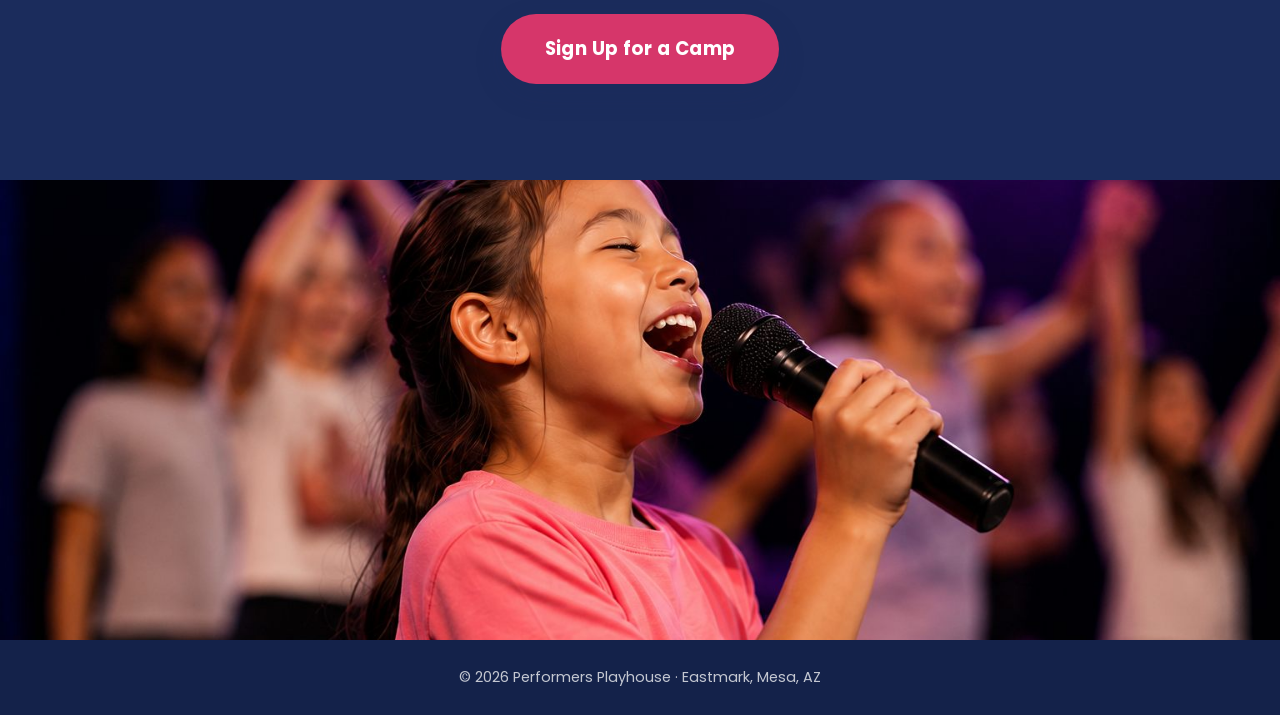
==== commit a7024f94: "Update home page Camp Details: Where and Payment values - Where: now reads "Home studio in Eastmark " ====
--- a/index.html
+++ b/index.html
@@ -167,11 +167,11 @@
 
         <ul class="facts">
           <li><span class="facts__label">When</span><span class="facts__value">Week-long workshops in June &amp; July</span></li>
-          <li><span class="facts__label">Where</span><span class="facts__value">Eastmark, Mesa, AZ</span></li>
+          <li><span class="facts__label">Where</span><span class="facts__value">Home studio in Eastmark Mesa. Exact address given upon registration.</span></li>
           <li><span class="facts__label">Ages</span><span class="facts__value">6–10 and 10–14 (separate groups)</span></li>
           <li><span class="facts__label">Group size</span><span class="facts__value">Spots are intentionally limited, so every camper gets real coaching, not a crowd.</span></li>
           <li><span class="facts__label">Showcase</span><span class="facts__value">Live Friday performance for friends and family. A real show, real applause, real "I did that" moments.</span></li>
-          <li><span class="facts__label">Payment</span><span class="facts__value">ESA reimbursable, Classwallet vendor license in progress</span></li>
+          <li><span class="facts__label">Payment</span><span class="facts__value">ESA Vendor. Pay directly through Classwallet or get a receipt to apply for reimbursement.</span></li>
         </ul>
 
         <div class="details__cta">
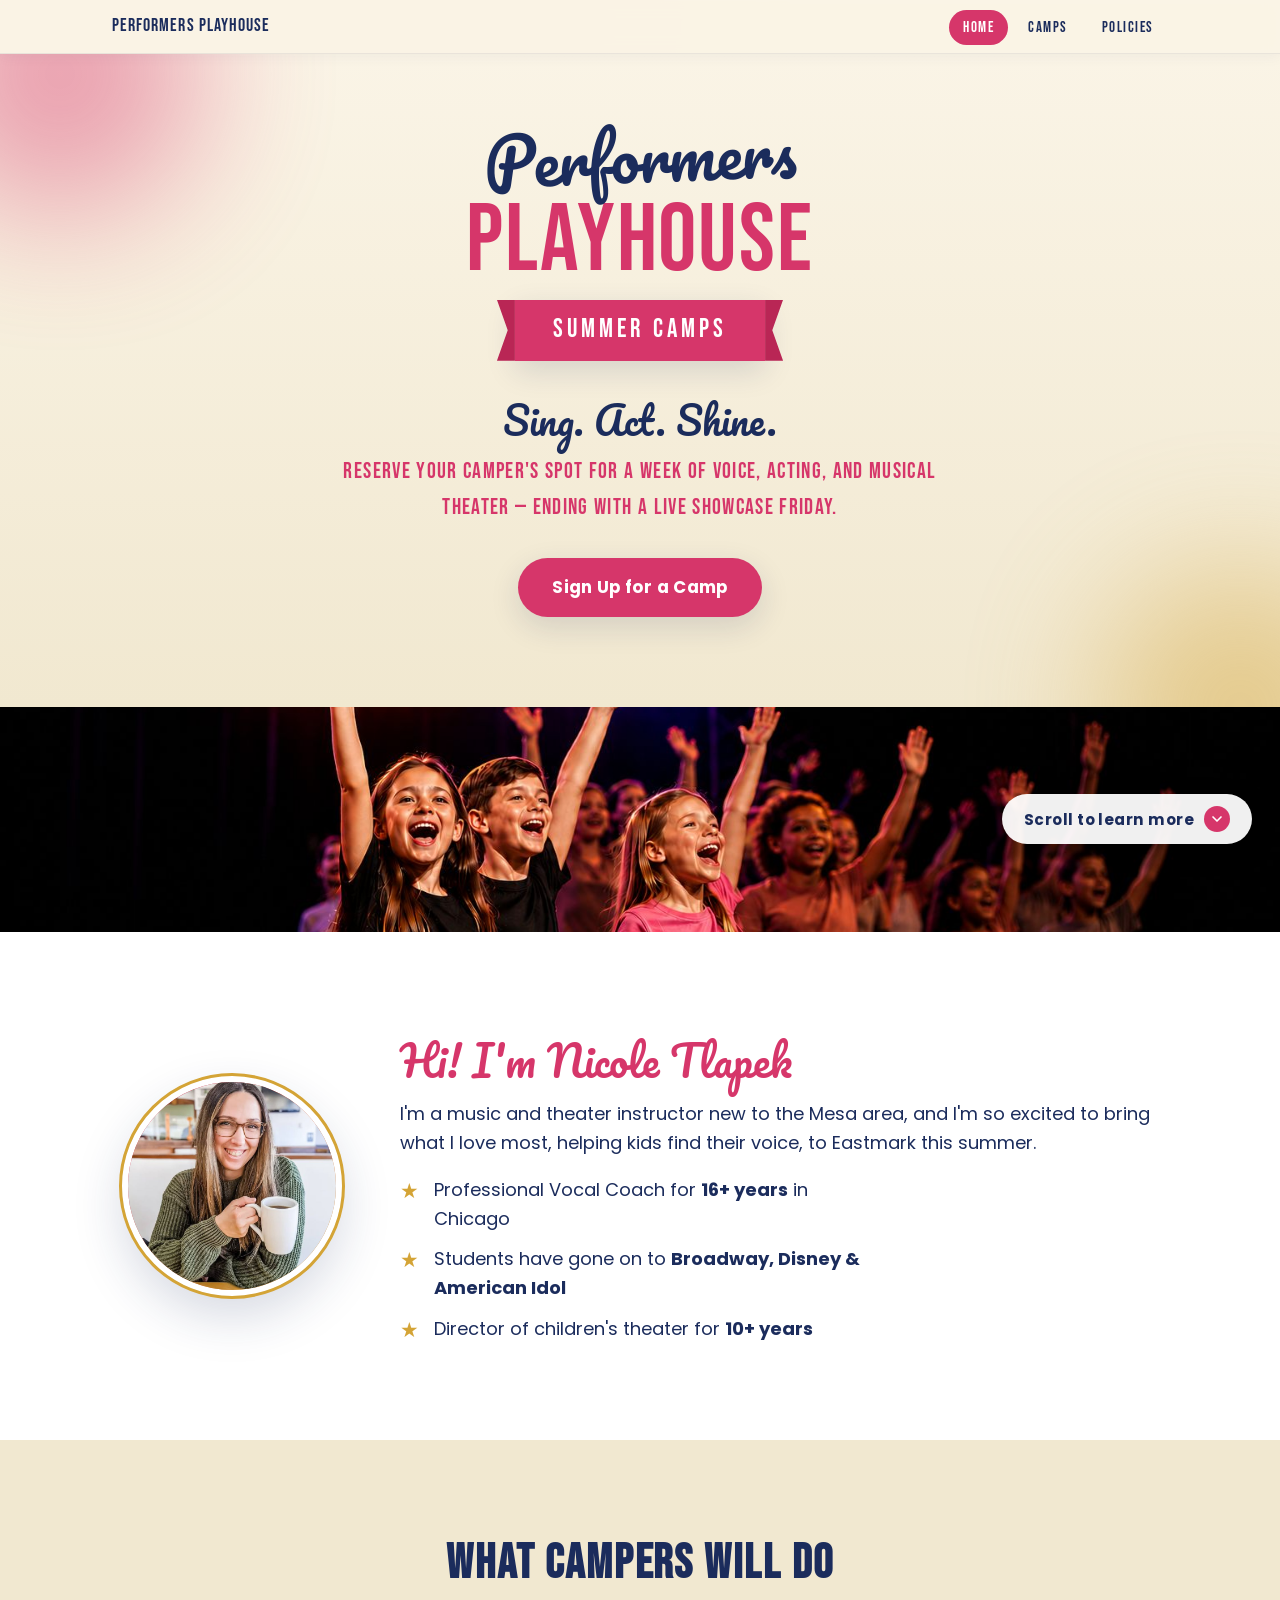
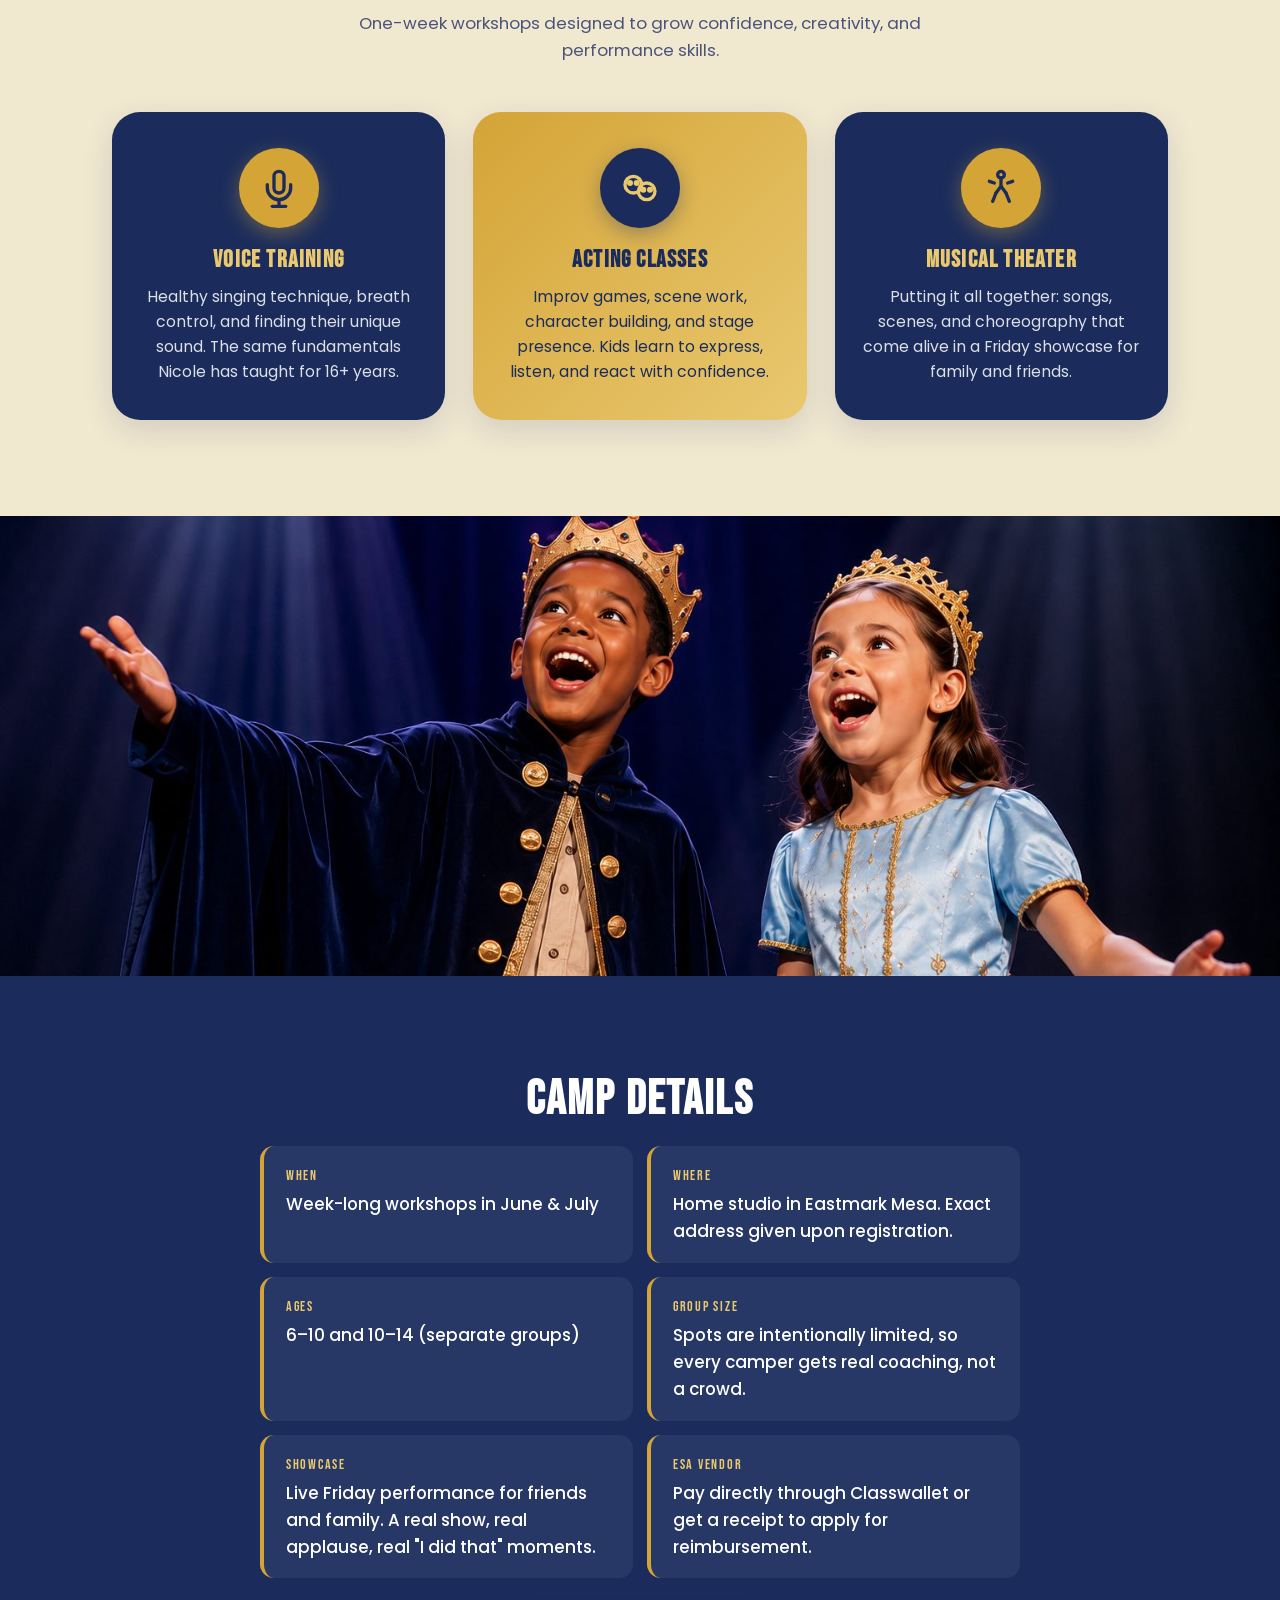
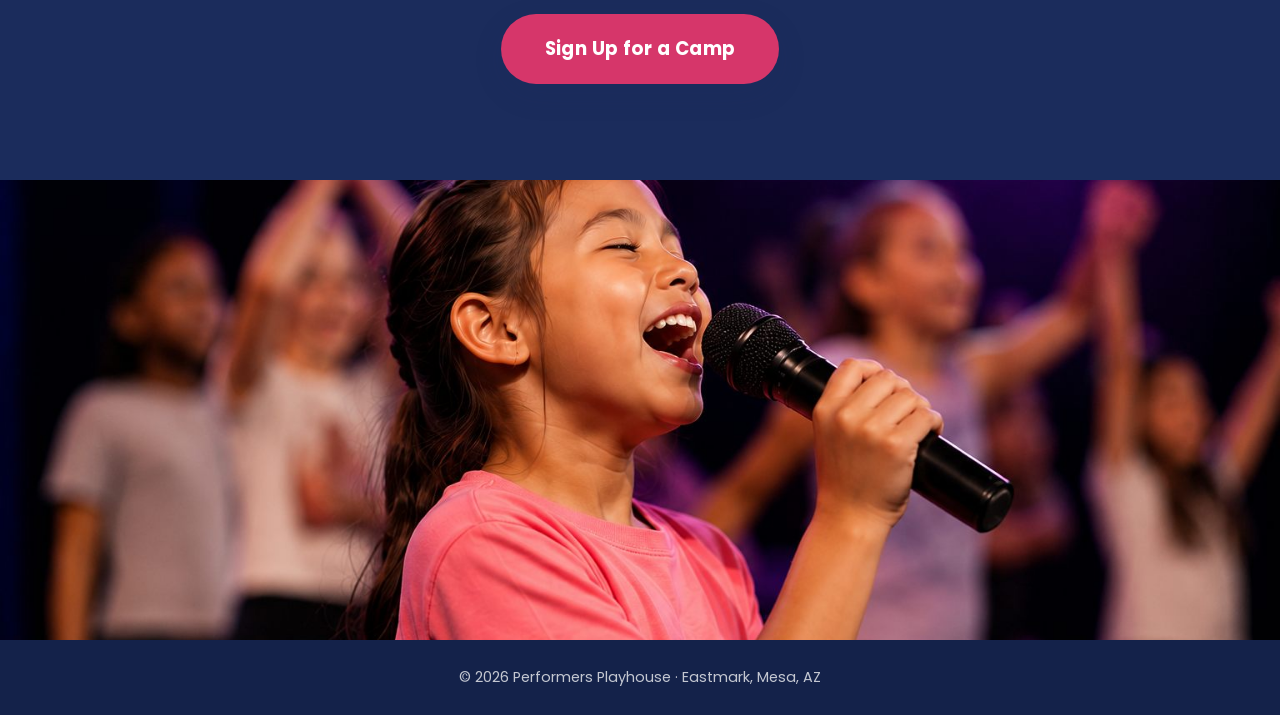
==== commit 4d516648: "Rename Payment fact to ESA Vendor on the home page Updates the Camp Details fact label from "Payment" ====
--- a/index.html
+++ b/index.html
@@ -171,7 +171,7 @@
           <li><span class="facts__label">Ages</span><span class="facts__value">6–10 and 10–14 (separate groups)</span></li>
           <li><span class="facts__label">Group size</span><span class="facts__value">Spots are intentionally limited, so every camper gets real coaching, not a crowd.</span></li>
           <li><span class="facts__label">Showcase</span><span class="facts__value">Live Friday performance for friends and family. A real show, real applause, real "I did that" moments.</span></li>
-          <li><span class="facts__label">Payment</span><span class="facts__value">ESA Vendor. Pay directly through Classwallet or get a receipt to apply for reimbursement.</span></li>
+          <li><span class="facts__label">ESA Vendor</span><span class="facts__value">Pay directly through Classwallet or get a receipt to apply for reimbursement.</span></li>
         </ul>
 
         <div class="details__cta">
